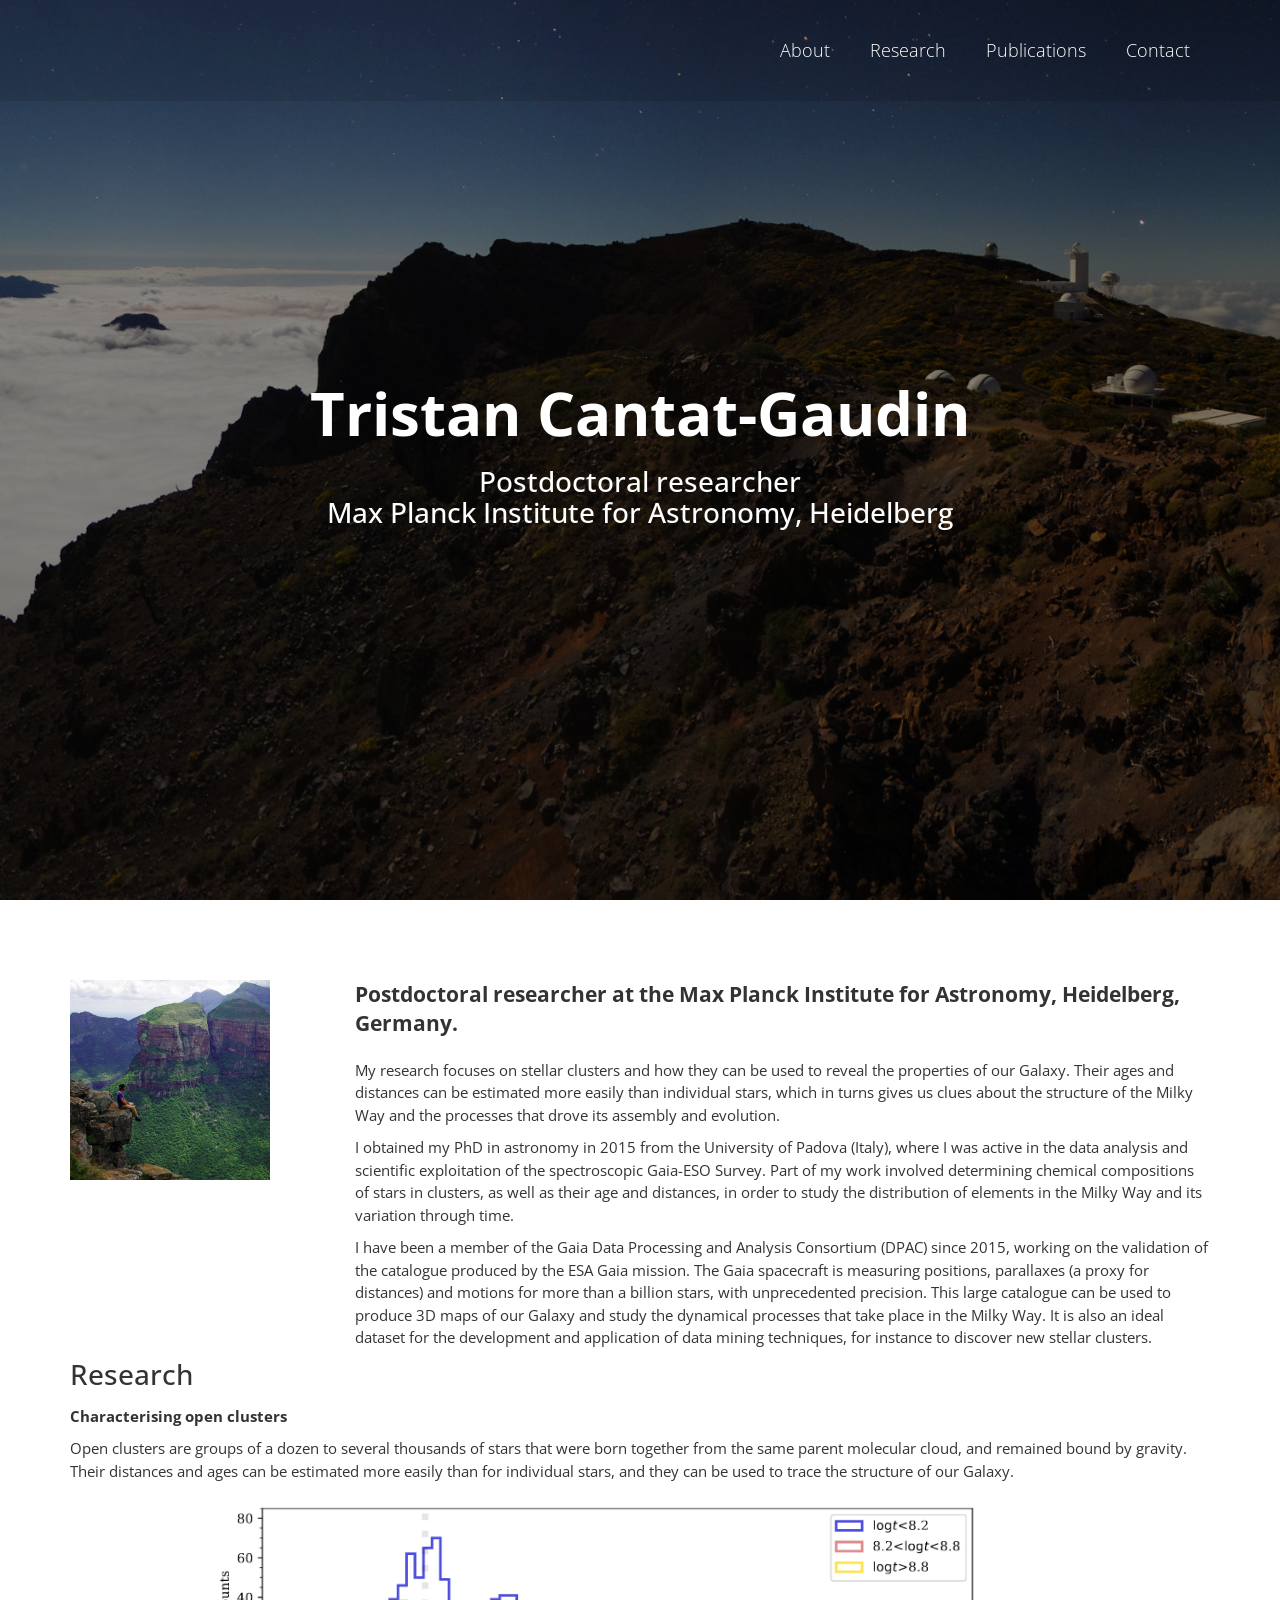
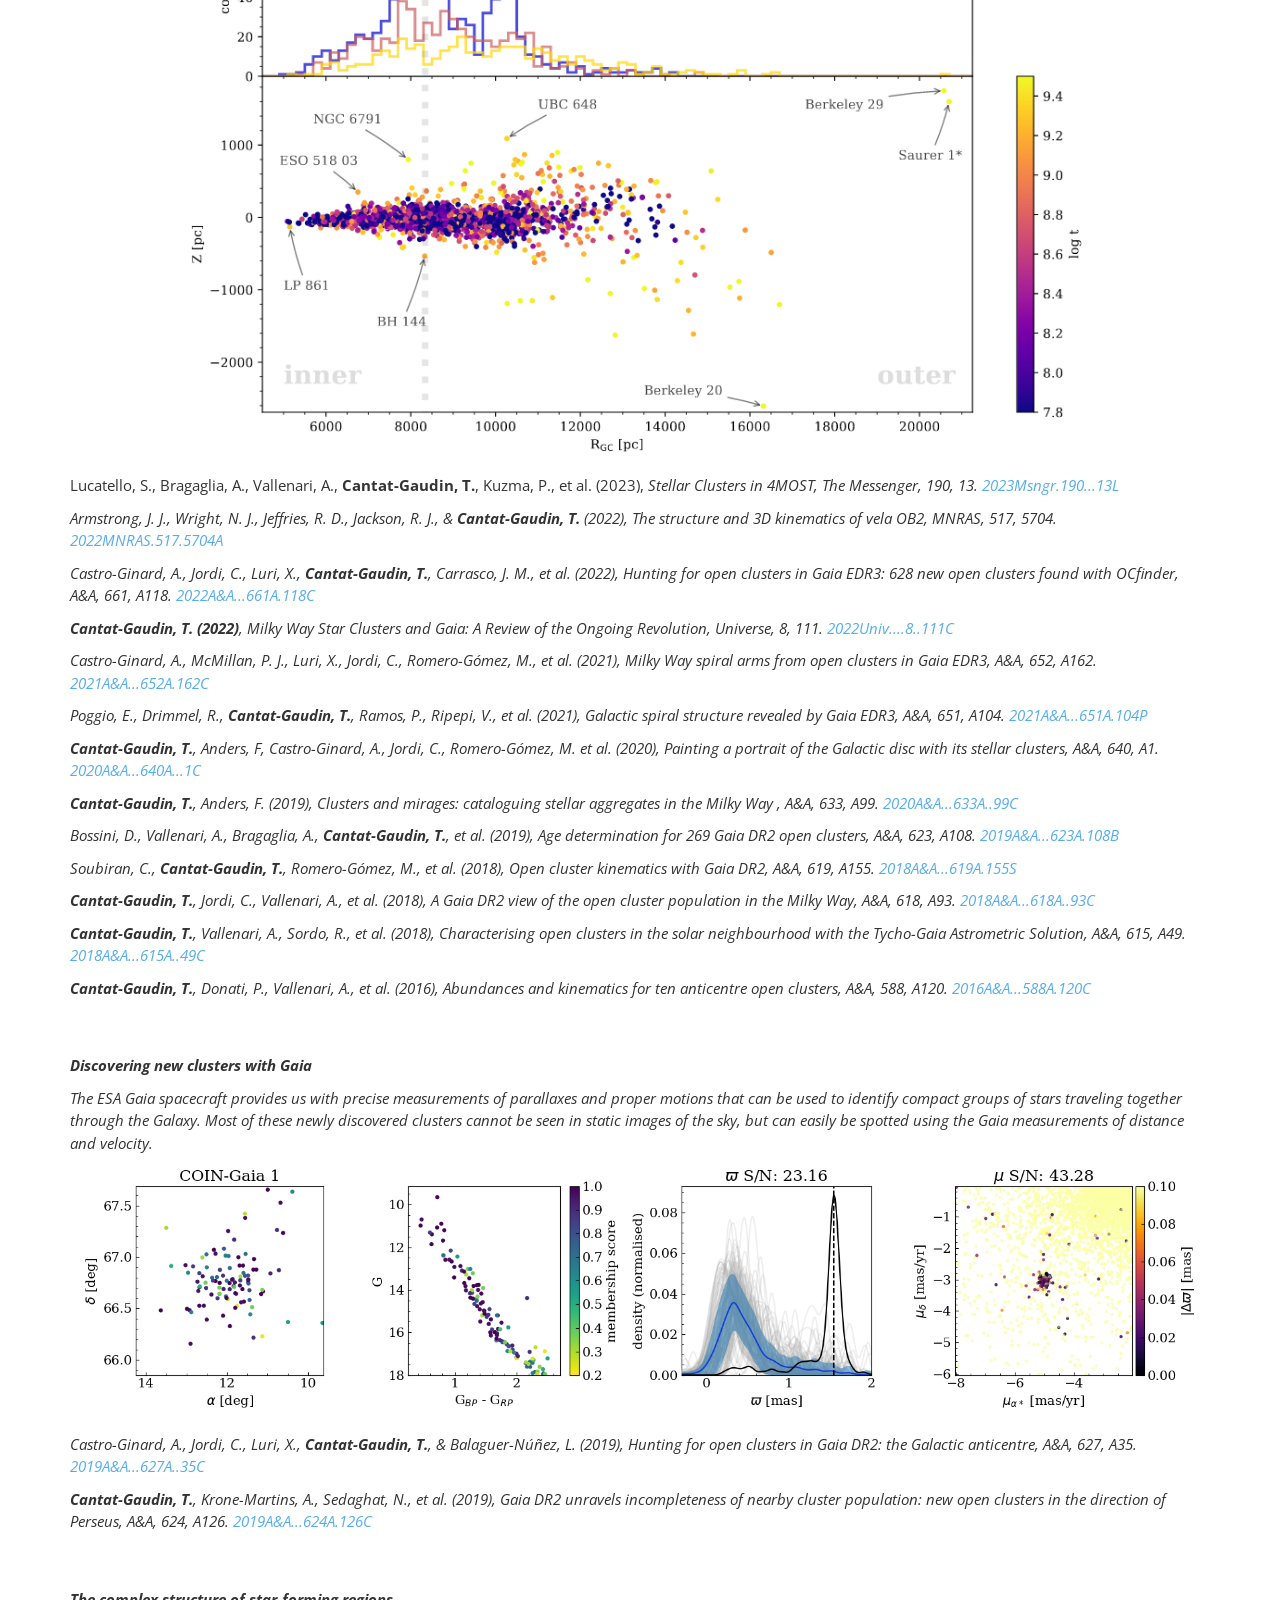
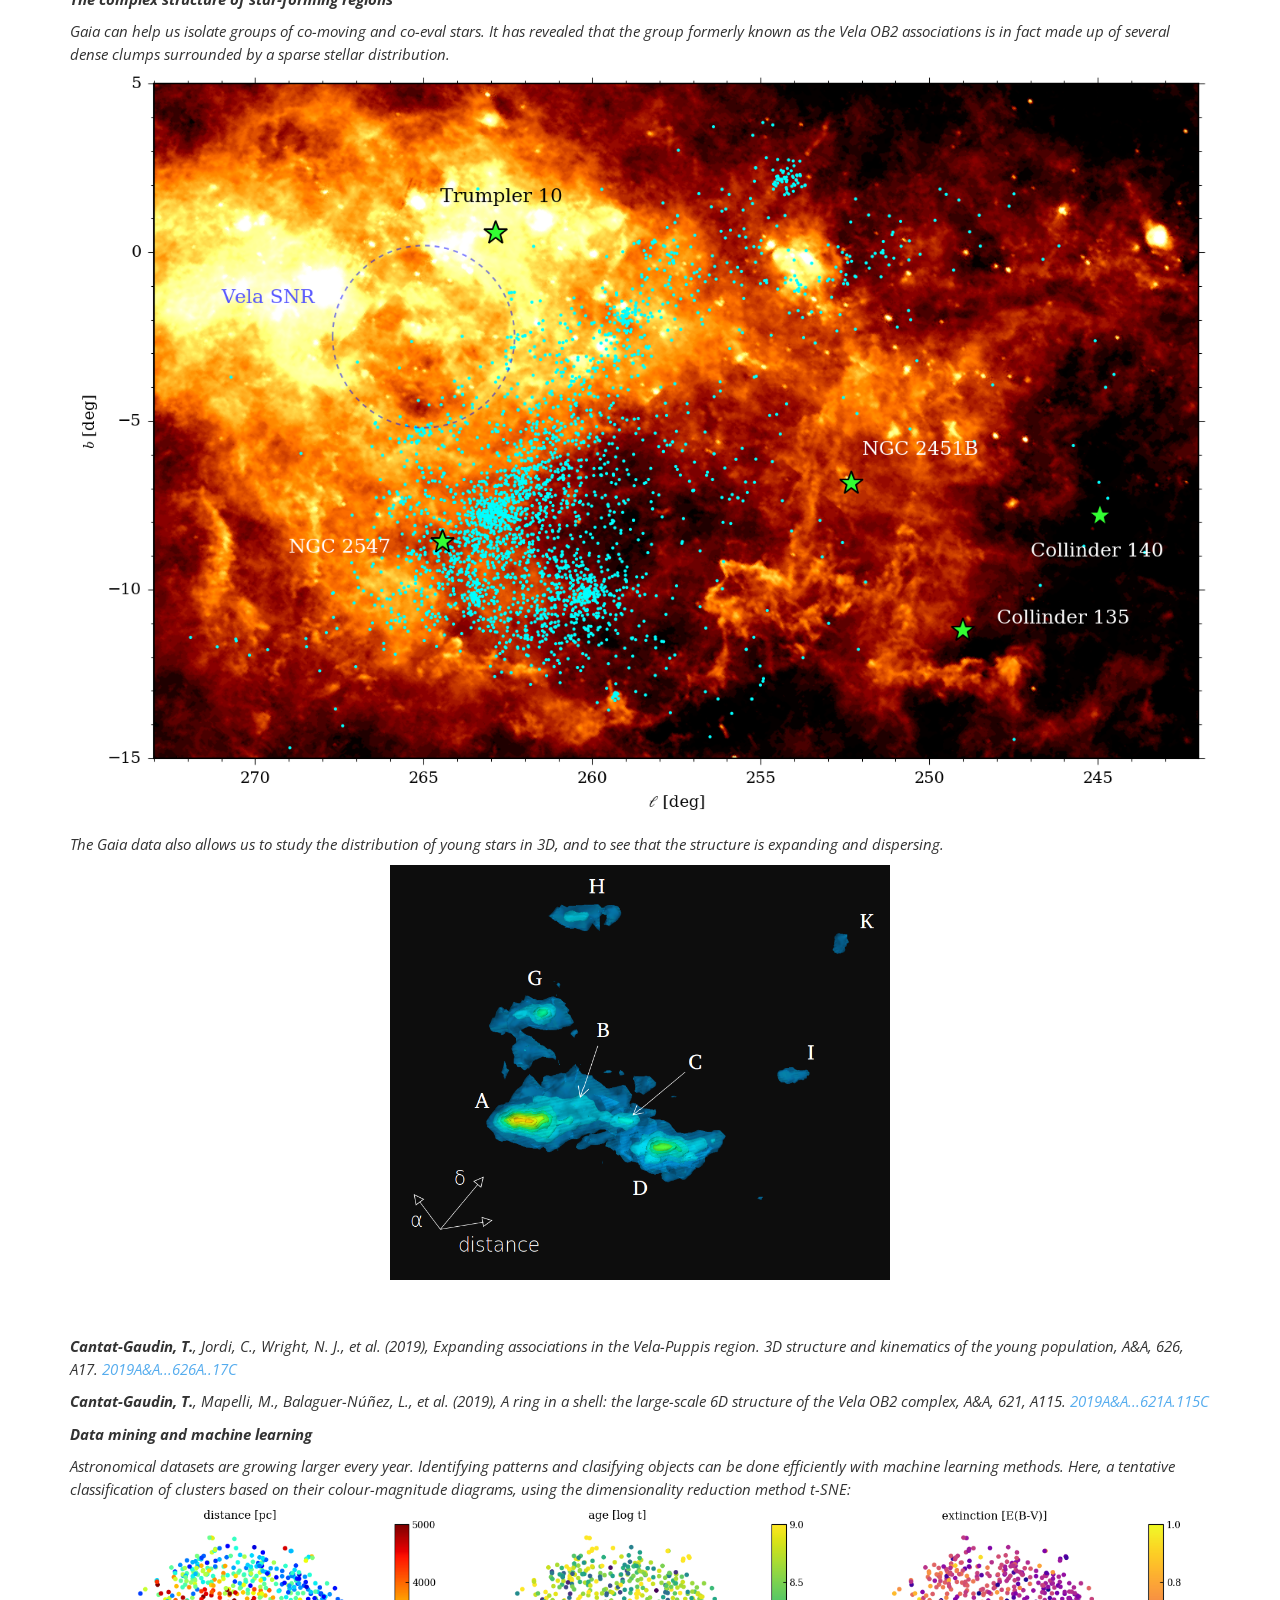
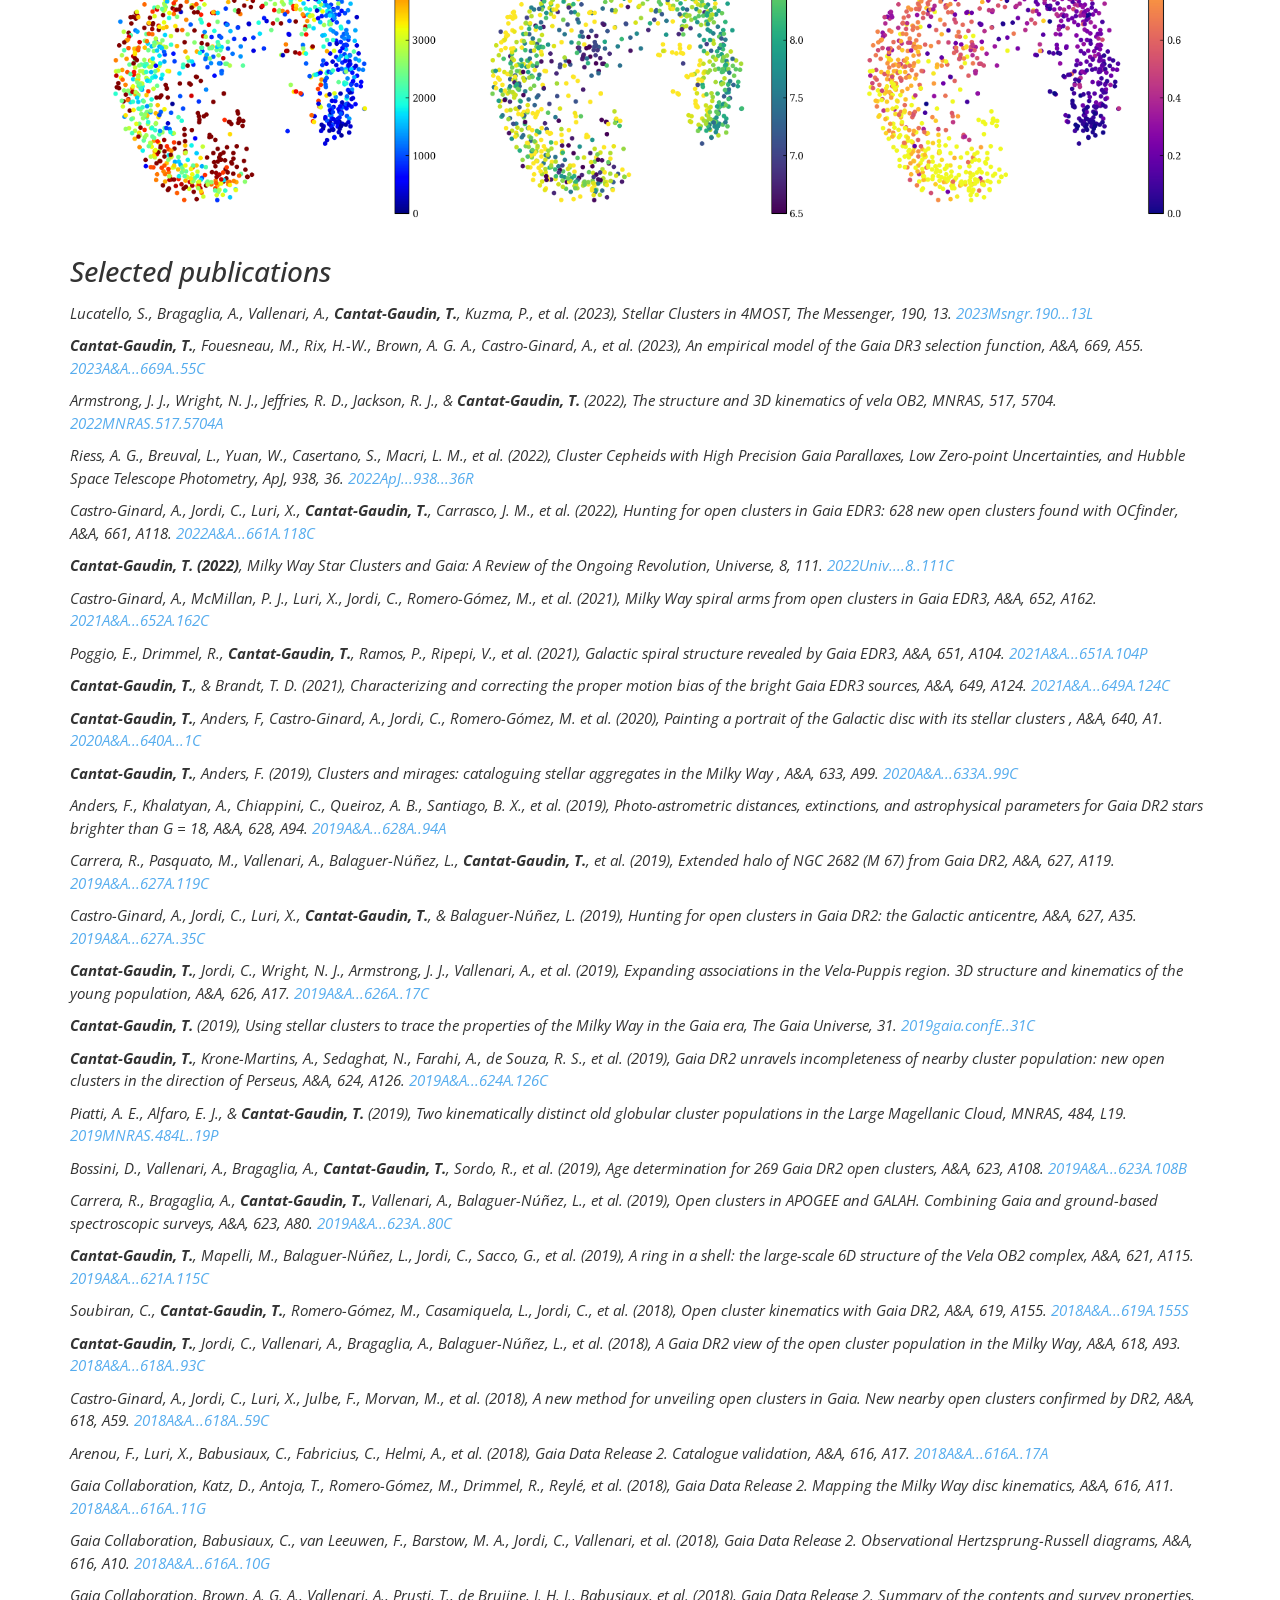
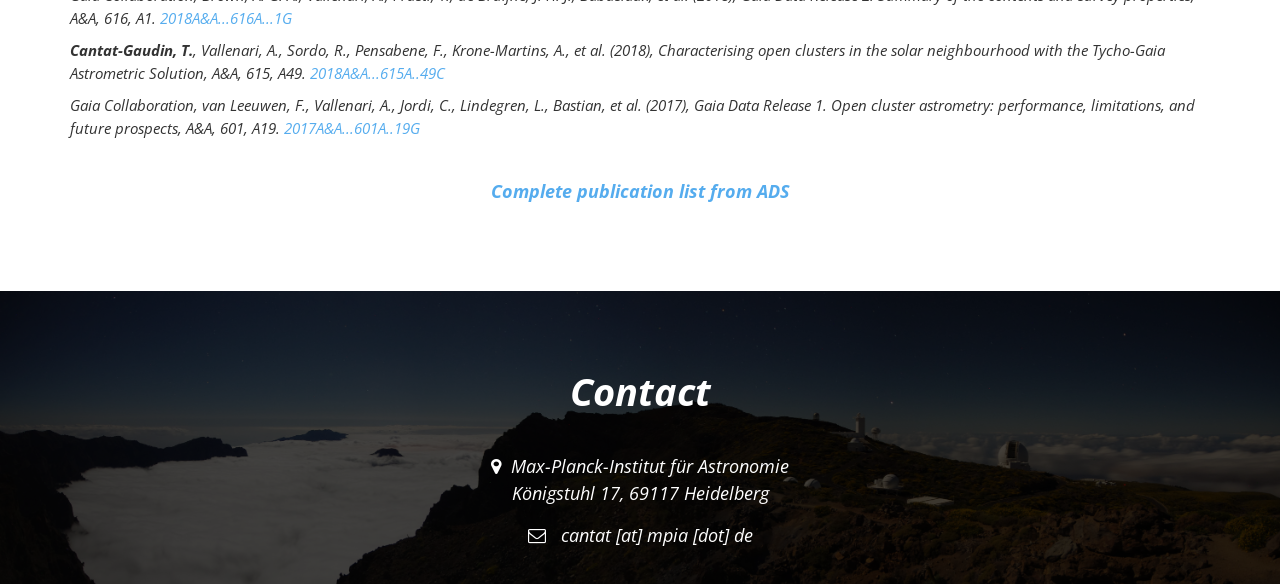
==== index.html @ 75662ce6 "add refs to section" ====
<!DOCTYPE html>
<!--[if IE 9]> <html lang="en" class="ie9"> <![endif]-->
<!--[if !IE]><!-->
<html lang="en">
<!--<![endif]-->
	<head>
		<meta charset="utf-8">
		<title>Tristan Cantat-Gaudin</title>
		<meta name="description" content="Personal Web Page Tristan Cantat-Gaudin">
		<meta name="author" content="Tristan Cantat-Gaudin">

		<!-- Mobile Meta -->
		<meta name="viewport" content="width=device-width, initial-scale=1.0">

		<!-- Favicon -->
		<!--link rel="shortcut icon" href="images/favicon.ico">

		<!-- Web Fonts -->
		<link href='http://fonts.googleapis.com/css?family=Open+Sans:400italic,700italic,400,700,300&amp;subset=latin,latin-ext' rel='stylesheet' type='text/css'>
		<link href='http://fonts.googleapis.com/css?family=Raleway:700,400,300' rel='stylesheet' type='text/css'>

		<!-- Bootstrap core CSS -->
		<link href="bootstrap/css/bootstrap.css" rel="stylesheet">

		<!-- Font Awesome CSS -->
		<link href="fonts/font-awesome/css/font-awesome.css" rel="stylesheet">

		<!-- Plugins -->
		<link href="css/animations.css" rel="stylesheet">

		<!-- Worthy core CSS file, contains background -->
		<link href="css/style_ir.css" rel="stylesheet">

		<!-- Custom css --> 
		<link href="css/custom.css" rel="stylesheet">

		<!-- My custom Image Gallery Plugin -->
		<link rel="stylesheet" href="css/blueimp-gallery.min.css">

	</head>

	<body class="no-trans">
		<!-- scrollToTop -->
		<!-- ================ -->
		<div class="scrollToTop"><i class="icon-up-open-big"></i></div>

		<!-- header start -->
		<!-- ================ --> 
		<header class="header fixed clearfix navbar navbar-fixed-top">
			<div class="container">
				<div class="row">
					<div class="col-md-4">

						<!-- header-left start -->
						<!-- ================ -->
						<div class="header-left clearfix">

							<!-- logo -->
							<div class="logo smooth-scroll">

							</div>

							<!-- name-and-slogan -->
							<div class="site-name-and-slogan smooth-scroll">

							</div>

						</div>
						<!-- header-left end -->

					</div>
					<div class="col-md-8">

						<!-- header-right start -->
						<!-- ================ -->
						<div class="header-right clearfix">

							<!-- main-navigation start -->
							<!-- ================ -->
							<div class="main-navigation animated">

								<!-- navbar start -->
								<!-- ================ -->
								<nav class="navbar navbar-default" role="navigation">
									<div class="container-fluid">

										<!-- Toggle get grouped for better mobile display -->
										<div class="navbar-header">
											<button type="button" class="navbar-toggle" data-toggle="collapse" data-target="#navbar-collapse-1">
												<span class="sr-only">Toggle navigation</span>
												<span class="icon-bar"></span>
												<span class="icon-bar"></span>
												<span class="icon-bar"></span>
											</button>
										</div>

										<!-- Collect the nav links, forms, and other content for toggling -->
										<div class="collapse navbar-collapse scrollspy smooth-scroll" id="navbar-collapse-1">
											<ul class="nav navbar-nav navbar-right">
												<li class="active"><a href="#about">About</a></li>
												<li><a href="#research">Research</a></li>
                                                                    <li><a href="#cv">Publications</a></li>
                                                                    <li><a href="#contact">Contact</a></li>
											</ul>
										</div>

									</div>
								</nav>
								<!-- navbar end -->

							</div>
							<!-- main-navigation end -->

						</div>
						<!-- header-right end -->

					</div>
				</div>
			</div>
		</header>
		<!-- header end -->

		<!-- banner start -->
		<!-- ================ -->
		<div id="banner" class="banner">
			<div class="banner-image"></div>
			<div class="banner-caption">
				<div class="container">
					<div class="row">
						<div class="col-md-12 object-non-visible" data-animation-effect="fadeIn">
							<h1 class="text-center font-size=">Tristan Cantat-Gaudin</h1>
                                            <h2 class="text-center font-size=">Postdoctoral researcher<br>Max Planck Institute for Astronomy, Heidelberg</h2>
						</div>
					</div>
				</div>
			</div>
		</div>
		<!-- banner end -->

		<!-- section start -->
		<!-- ================ -->
		<div class="section clearfix object-non-visible" data-animation-effect="fadeIn">
			<div class="container">
				<!--div class="row"-->
					<div class="right">
						<!--<h1 id="about" class="title text-center">About</h1>-->
                                        <img id="about" style="align:center;width:200px" src="images/tristan_ZA_400x400.jpg" alt="Photo" background="Grey" />
        					</div>
						<div class="left" id="left">
    
    							<p class="lead">
                                                    <strong>Postdoctoral researcher at the Max Planck Institute for Astronomy, Heidelberg, Germany.</strong></p>
    

                                                    <p> My research focuses on stellar clusters and how they can be used to reveal the properties of our Galaxy. Their ages and distances can be estimated more easily than individual stars, which in turns gives us clues about the structure of the Milky Way and the processes that drove its assembly and evolution.</p>

                                                    <p> I obtained my PhD in astronomy in 2015 from the University of Padova (Italy), where I was active in the data analysis and scientific exploitation of the spectroscopic Gaia-ESO Survey. Part of my work involved determining chemical compositions of stars in clusters, as well as their age and distances, in order to study the distribution of elements in the Milky Way and its variation through time.</p>

                                                    <p> I have been a member of the Gaia Data Processing and Analysis Consortium (DPAC) since 2015, working on the validation of the catalogue produced by the ESA Gaia mission. The Gaia spacecraft is measuring positions, parallaxes (a proxy for distances) and motions for more than a billion stars, with unprecedented precision. This large catalogue can be used to produce 3D maps of our Galaxy and study the dynamical processes that take place in the Milky Way. It is also an ideal dataset for the development and application of data mining techniques, for instance to discover new stellar clusters.</p>



							</div>


								<h2 id="research">Research</h2>






<!-- 		<p> %3.3l (%Y), <i>%T</i>, %j, %V, %p. %U </p>  \n	-->



                                                        <p><strong>Characterising open clusters</strong></p>
 

							Open clusters are groups of a dozen to several thousands of stars that were born together from the same parent molecular cloud, and remained bound by gravity. Their distances and ages can be estimated more easily than for individual stars, and they can be used to trace the structure of our Galaxy.
                                                        <br><br>

							<p align="center">
				                        <img id="Rgc" style="align:center;width:900px" src="images/Rgc_Z_2020.png" background="Grey" />
							</p>

<p> Lucatello, S., Bragaglia, A., Vallenari, A., <b>Cantat-Gaudin, T.</b>, Kuzma, P., et al. (2023), <i>Stellar Clusters in 4MOST<i>, The Messenger, 190, 13. <a href="https://ui.adsabs.harvard.edu/abs/2023Msngr.190...13L">2023Msngr.190...13L</a> </p>

<p> Armstrong, J. J., Wright, N. J., Jeffries, R. D., Jackson, R. J., & <b>Cantat-Gaudin, T.</b> (2022), <i>The structure and 3D kinematics of vela OB2<i>, MNRAS, 517, 5704. <a href="https://ui.adsabs.harvard.edu/abs/2022MNRAS.517.5704A">2022MNRAS.517.5704A</a> </p>

<p> Castro-Ginard, A., Jordi, C., Luri, X., <b>Cantat-Gaudin, T.</b>, Carrasco, J. M., et al. (2022), <i>Hunting for open clusters in Gaia EDR3: 628 new open clusters found with OCfinder<i>, A&A, 661, A118. <a href="https://ui.adsabs.harvard.edu/abs/2022A&A...661A.118C">2022A&A...661A.118C</a> </p>

<p> <b>Cantat-Gaudin, T. (2022)</b>, <i>Milky Way Star Clusters and Gaia: A Review of the Ongoing Revolution<i>, Universe, 8, 111. <a href="https://ui.adsabs.harvard.edu/abs/2022Univ....8..111C">2022Univ....8..111C</a> </p>

<p> Castro-Ginard, A., McMillan, P. J., Luri, X., Jordi, C., Romero-Gómez, M., et al. (2021), <i>Milky Way spiral arms from open clusters in Gaia EDR3<i>, A&A, 652, A162. <a href="https://ui.adsabs.harvard.edu/abs/2021A&A...652A.162C">2021A&A...652A.162C</a> </p>

<p> Poggio, E., Drimmel, R., <b>Cantat-Gaudin, T.</b>, Ramos, P., Ripepi, V., et al. (2021), <i>Galactic spiral structure revealed by Gaia EDR3<i>, A&A, 651, A104. <a href="https://ui.adsabs.harvard.edu/abs/2021A&A...651A.104P">2021A&A...651A.104P</a> </p>

<p> <b>Cantat-Gaudin, T.</b>, Anders, F,  Castro-Ginard, A., Jordi, C., Romero-Gómez, M. et al. (2020), <i>Painting a portrait of the Galactic disc with its stellar clusters</i>, A&A, 640, A1. <a href="https://ui.adsabs.harvard.edu/abs/2020A%26A...640A...1C">2020A&A...640A...1C</a> </p>

<p> <b>Cantat-Gaudin, T.</b>, Anders, F. (2019), <i>Clusters and mirages: cataloguing stellar aggregates in the Milky Way </i>, A&A, 633, A99. <a href="https://ui.adsabs.harvard.edu/abs/2020A%26A...633A..99C">2020A&A...633A..99C</a> </p>  

<p> Bossini, D., Vallenari, A., Bragaglia, A., <b>Cantat-Gaudin, T.</b>, et al. (2019), <i>Age determination for 269 Gaia DR2 open clusters</i>, A&A, 623, A108. <a href="https://ui.adsabs.harvard.edu/abs/2019A&A...623A.108B">2019A&A...623A.108B</a> </p> 

<p>Soubiran, C., <b>Cantat-Gaudin, T.</b>, Romero-Gómez, M., et al. (2018), <i>Open cluster kinematics with Gaia DR2</i>, A&A, 619, A155. <a href="https://ui.adsabs.harvard.edu/abs/2018A&A...619A.155S">2018A&A...619A.155S</a> </p>  

<p><b>Cantat-Gaudin, T.</b>, Jordi, C., Vallenari, A., et al. (2018), <i>A Gaia DR2 view of the open cluster population in the Milky Way</i>, A&A, 618, A93. <a href="https://ui.adsabs.harvard.edu/abs/2018A&A...618A..93C">2018A&A...618A..93C</a> </p>  

<p><b>Cantat-Gaudin, T.</b>, Vallenari, A., Sordo, R., et al. (2018), <i>Characterising open clusters in the solar neighbourhood with the Tycho-Gaia Astrometric Solution</i>, A&A, 615, A49. <a href="https://ui.adsabs.harvard.edu/abs/2018A&A...615A..49C">2018A&A...615A..49C</a> </p>  

<p><b>Cantat-Gaudin, T.</b>, Donati, P., Vallenari, A., et al. (2016), <i>Abundances and kinematics for ten anticentre open clusters</i>, A&A, 588, A120. <a href="https://ui.adsabs.harvard.edu/abs/2016A&A...588A.120C">2016A&A...588A.120C</a> </p>  

                                                        <br><br>



                                                        <p><strong>Discovering new clusters with Gaia</strong></p>
        						The ESA Gaia spacecraft provides us with precise measurements of parallaxes and proper motions that can be used to identify compact groups of stars traveling together through the Galaxy. Most of these newly discovered clusters cannot be seen in static images of the sky, but can easily be spotted using the Gaia measurements of distance and velocity.

							<p align="center">
				                        <img id="vela" style="align:center" src="images/kde_COIN-Gaia_1.png" alt="Vela" background="Grey" />
							</p>

<p> Castro-Ginard, A., Jordi, C., Luri, X., <b>Cantat-Gaudin, T.</b>, & Balaguer-Núñez, L. (2019), <i>Hunting for open clusters in Gaia DR2: the Galactic anticentre</i>, A&A, 627, A35. <a href="https://ui.adsabs.harvard.edu/abs/2019A&A...627A..35C">2019A&A...627A..35C</a> </p> 


<p><b>Cantat-Gaudin, T.</b>, Krone-Martins, A., Sedaghat, N., et al. (2019), <i>Gaia DR2 unravels incompleteness of nearby cluster population: new open clusters in the direction of Perseus</i>, A&A, 624, A126. <a href="https://ui.adsabs.harvard.edu/abs/2019A&A...624A.126C">2019A&A...624A.126C</a> </p>  

                                                        <br><br>







                                                        <p><strong>The complex structure of star-forming regions</strong></p>
        						Gaia can help us isolate groups of co-moving and co-eval stars. It has revealed that the group formerly known as the Vela OB2 associations is in fact made up of several dense clumps surrounded by a sparse stellar distribution. 

							<p align="center">
				                        <img id="vela" style="align:center" src="images/vela_annotated_map_coordinates.png" alt="Vela" background="Grey" />
							</p>

							<p>The Gaia data also allows us to study the distribution of young stars in 3D, and to see that the structure is expanding and dispersing.</p>

							<p align="center">
				                        <img id="vela3D" style="align:center;width:500px" src="images/mayavi_annotated_ok.png" alt="Vela" background="Grey" />
				                        <!--img id="vela3D" style="align:center;width:500px" src="images/velayoung_arrows.png" alt="Vela" background="Grey" /-->
							</p>

                                                        <br><br>

<p><b>Cantat-Gaudin, T.</b>, Jordi, C., Wright, N. J., et al. (2019), <i>Expanding associations in the Vela-Puppis region. 3D structure and kinematics of the young population</i>, A&A, 626, A17. <a href="https://ui.adsabs.harvard.edu/abs/2019A&A...626A..17C">2019A&A...626A..17C</a> </p>

<p><b>Cantat-Gaudin, T.</b>, Mapelli, M., Balaguer-Núñez, L., et al. (2019), <i>A ring in a shell: the large-scale 6D structure of the Vela OB2 complex</i>, A&A, 621, A115. <a href="https://ui.adsabs.harvard.edu/abs/2019A&A...621A.115C">2019A&A...621A.115C</a> </p>  

                                                        <p><strong>Data mining and machine learning</strong></p>

							Astronomical datasets are growing larger every year. Identifying patterns and clasifying objects can be done efficiently with machine learning methods. Here, a tentative classification of clusters based on their colour-magnitude diagrams, using the dimensionality reduction method t-SNE:

							<p align="center">
				                        <img id="tSNE" style="align:center" src="images/tsne_noaxes.png" alt="tSNE" background="Grey" />
							</p>



								<h2 id="cv">Selected publications</h2>

<!--    <p> %3.5l (%Y), <i>%T<i>, %j, %V, %p. <a href="%u">%R</a> </p>     --!>
<p> Lucatello, S., Bragaglia, A., Vallenari, A., <b>Cantat-Gaudin, T.</b>, Kuzma, P., et al. (2023), <i>Stellar Clusters in 4MOST<i>, The Messenger, 190, 13. <a href="https://ui.adsabs.harvard.edu/abs/2023Msngr.190...13L">2023Msngr.190...13L</a> </p>
<p> <b>Cantat-Gaudin, T.</b>, Fouesneau, M., Rix, H.-W., Brown, A. G. A., Castro-Ginard, A., et al. (2023), <i>An empirical model of the Gaia DR3 selection function<i>, A&A, 669, A55. <a href="https://ui.adsabs.harvard.edu/abs/2023A&A...669A..55C">2023A&A...669A..55C</a> </p>
<p> Armstrong, J. J., Wright, N. J., Jeffries, R. D., Jackson, R. J., & <b>Cantat-Gaudin, T.</b> (2022), <i>The structure and 3D kinematics of vela OB2<i>, MNRAS, 517, 5704. <a href="https://ui.adsabs.harvard.edu/abs/2022MNRAS.517.5704A">2022MNRAS.517.5704A</a> </p>
<p> Riess, A. G., Breuval, L., Yuan, W., Casertano, S., Macri, L. M., et al. (2022), <i>Cluster Cepheids with High Precision Gaia Parallaxes, Low Zero-point Uncertainties, and Hubble Space Telescope Photometry<i>, ApJ, 938, 36. <a href="https://ui.adsabs.harvard.edu/abs/2022ApJ...938...36R">2022ApJ...938...36R</a> </p>
<p> Castro-Ginard, A., Jordi, C., Luri, X., <b>Cantat-Gaudin, T.</b>, Carrasco, J. M., et al. (2022), <i>Hunting for open clusters in Gaia EDR3: 628 new open clusters found with OCfinder<i>, A&A, 661, A118. <a href="https://ui.adsabs.harvard.edu/abs/2022A&A...661A.118C">2022A&A...661A.118C</a> </p>
<p> <b>Cantat-Gaudin, T. (2022)</b>, <i>Milky Way Star Clusters and Gaia: A Review of the Ongoing Revolution<i>, Universe, 8, 111. <a href="https://ui.adsabs.harvard.edu/abs/2022Univ....8..111C">2022Univ....8..111C</a> </p>
<p> Castro-Ginard, A., McMillan, P. J., Luri, X., Jordi, C., Romero-Gómez, M., et al. (2021), <i>Milky Way spiral arms from open clusters in Gaia EDR3<i>, A&A, 652, A162. <a href="https://ui.adsabs.harvard.edu/abs/2021A&A...652A.162C">2021A&A...652A.162C</a> </p>
<p> Poggio, E., Drimmel, R., <b>Cantat-Gaudin, T.</b>, Ramos, P., Ripepi, V., et al. (2021), <i>Galactic spiral structure revealed by Gaia EDR3<i>, A&A, 651, A104. <a href="https://ui.adsabs.harvard.edu/abs/2021A&A...651A.104P">2021A&A...651A.104P</a> </p>
<p> <b>Cantat-Gaudin, T.</b>, & Brandt, T. D. (2021), <i>Characterizing and correcting the proper motion bias of the bright Gaia EDR3 sources<i>, A&A, 649, A124. <a href="https://ui.adsabs.harvard.edu/abs/2021A&A...649A.124C">2021A&A...649A.124C</a> </p>
<p> <b>Cantat-Gaudin, T.</b>, Anders, F,  Castro-Ginard, A., Jordi, C., Romero-Gómez, M. et al. (2020), <i> Painting a portrait of the Galactic disc with its stellar clusters </i>, A&A, 640, A1. <a href="https://ui.adsabs.harvard.edu/abs/2020A%26A...640A...1C">2020A&A...640A...1C</a> </p>
<p> <b>Cantat-Gaudin, T.</b>, Anders, F. (2019), <i>Clusters and mirages: cataloguing stellar aggregates in the Milky Way </i>, A&A, 633, A99. <a href="https://ui.adsabs.harvard.edu/abs/2020A%26A...633A..99C">2020A&A...633A..99C</a> </p>  
<p> Anders, F., Khalatyan, A., Chiappini, C., Queiroz, A. B., Santiago, B. X., et al. (2019), <i>Photo-astrometric distances, extinctions, and astrophysical parameters for Gaia DR2 stars brighter than G = 18</i>, A&A, 628, A94. <a href="https://ui.adsabs.harvard.edu/abs/2019A%26A...628A..94A">2019A&A...628A..94A</a> </p>  
<p> Carrera, R., Pasquato, M., Vallenari, A., Balaguer-Núñez, L., <b>Cantat-Gaudin, T.</b>, et al. (2019), <i>Extended halo of NGC 2682 (M 67) from Gaia DR2</i>, A&A, 627, A119. <a href="https://ui.adsabs.harvard.edu/abs/2019A&A...627A.119C">2019A&A...627A.119C</a> </p>  
<p> Castro-Ginard, A., Jordi, C., Luri, X., <b>Cantat-Gaudin, T.</b>, & Balaguer-Núñez, L. (2019), <i>Hunting for open clusters in Gaia DR2: the Galactic anticentre</i>, A&A, 627, A35. <a href="https://ui.adsabs.harvard.edu/abs/2019A&A...627A..35C">2019A&A...627A..35C</a> </p>  
<p> <b>Cantat-Gaudin, T.</b>, Jordi, C., Wright, N. J., Armstrong, J. J., Vallenari, A., et al. (2019), <i>Expanding associations in the Vela-Puppis region. 3D structure and kinematics of the young population</i>, A&A, 626, A17. <a href="https://ui.adsabs.harvard.edu/abs/2019A&A...626A..17C">2019A&A...626A..17C</a> </p>  
<p> <b>Cantat-Gaudin, T.</b> (2019), <i>Using stellar clusters to trace the properties of the Milky Way in the Gaia era</i>, The Gaia Universe, 31. <a href="https://ui.adsabs.harvard.edu/abs/2019gaia.confE..31C">2019gaia.confE..31C</a> </p>  
<p> <b>Cantat-Gaudin, T.</b>, Krone-Martins, A., Sedaghat, N., Farahi, A., de Souza, R. S., et al. (2019), <i>Gaia DR2 unravels incompleteness of nearby cluster population: new open clusters in the direction of Perseus</i>, A&A, 624, A126. <a href="https://ui.adsabs.harvard.edu/abs/2019A&A...624A.126C">2019A&A...624A.126C</a> </p>  
<p> Piatti, A. E., Alfaro, E. J., & <b>Cantat-Gaudin, T.</b> (2019), <i>Two kinematically distinct old globular cluster populations in the Large Magellanic Cloud</i>, MNRAS, 484, L19. <a href="https://ui.adsabs.harvard.edu/abs/2019MNRAS.484L..19P">2019MNRAS.484L..19P</a> </p>  
<p> Bossini, D., Vallenari, A., Bragaglia, A., <b>Cantat-Gaudin, T.</b>, Sordo, R., et al. (2019), <i>Age determination for 269 Gaia DR2 open clusters</i>, A&A, 623, A108. <a href="https://ui.adsabs.harvard.edu/abs/2019A&A...623A.108B">2019A&A...623A.108B</a> </p>  
<p> Carrera, R., Bragaglia, A., <b>Cantat-Gaudin, T.</b>, Vallenari, A., Balaguer-Núñez, L., et al. (2019), <i>Open clusters in APOGEE and GALAH. Combining Gaia and ground-based spectroscopic surveys</i>, A&A, 623, A80. <a href="https://ui.adsabs.harvard.edu/abs/2019A&A...623A..80C">2019A&A...623A..80C</a> </p>  
<p> <b>Cantat-Gaudin, T.</b>, Mapelli, M., Balaguer-Núñez, L., Jordi, C., Sacco, G., et al. (2019), <i>A ring in a shell: the large-scale 6D structure of the Vela OB2 complex</i>, A&A, 621, A115. <a href="https://ui.adsabs.harvard.edu/abs/2019A&A...621A.115C">2019A&A...621A.115C</a> </p>  
<p> Soubiran, C., <b>Cantat-Gaudin, T.</b>, Romero-Gómez, M., Casamiquela, L., Jordi, C., et al. (2018), <i>Open cluster kinematics with Gaia DR2</i>, A&A, 619, A155. <a href="https://ui.adsabs.harvard.edu/abs/2018A&A...619A.155S">2018A&A...619A.155S</a> </p>  
<p> <b>Cantat-Gaudin, T.</b>, Jordi, C., Vallenari, A., Bragaglia, A., Balaguer-Núñez, L., et al. (2018), <i>A Gaia DR2 view of the open cluster population in the Milky Way</i>, A&A, 618, A93. <a href="https://ui.adsabs.harvard.edu/abs/2018A&A...618A..93C">2018A&A...618A..93C</a> </p>  
<p> Castro-Ginard, A., Jordi, C., Luri, X., Julbe, F., Morvan, M., et al. (2018), <i>A new method for unveiling open clusters in Gaia. New nearby open clusters confirmed by DR2</i>, A&A, 618, A59. <a href="https://ui.adsabs.harvard.edu/abs/2018A&A...618A..59C">2018A&A...618A..59C</a> </p>  
<p> Arenou, F., Luri, X., Babusiaux, C., Fabricius, C., Helmi, A., et al. (2018), <i>Gaia Data Release 2. Catalogue validation</i>, A&A, 616, A17. <a href="https://ui.adsabs.harvard.edu/abs/2018A&A...616A..17A">2018A&A...616A..17A</a> </p>  
<p> Gaia Collaboration, Katz, D., Antoja, T., Romero-Gómez, M., Drimmel, R., Reylé, et al. (2018), <i>Gaia Data Release 2. Mapping the Milky Way disc kinematics</i>, A&A, 616, A11. <a href="https://ui.adsabs.harvard.edu/abs/2018A&A...616A..11G">2018A&A...616A..11G</a> </p>  
<p> Gaia Collaboration, Babusiaux, C., van Leeuwen, F., Barstow, M. A., Jordi, C., Vallenari, et al. (2018), <i>Gaia Data Release 2. Observational Hertzsprung-Russell diagrams</i>, A&A, 616, A10. <a href="https://ui.adsabs.harvard.edu/abs/2018A&A...616A..10G">2018A&A...616A..10G</a> </p>  
<p> Gaia Collaboration, Brown, A. G. A., Vallenari, A., Prusti, T., de Bruijne, J. H. J., Babusiaux, et al. (2018), <i>Gaia Data Release 2. Summary of the contents and survey properties</i>, A&A, 616, A1. <a href="https://ui.adsabs.harvard.edu/abs/2018A&A...616A...1G">2018A&A...616A...1G</a> </p>  
<p> <b>Cantat-Gaudin, T.</b>, Vallenari, A., Sordo, R., Pensabene, F., Krone-Martins, A., et al. (2018), <i>Characterising open clusters in the solar neighbourhood with the Tycho-Gaia Astrometric Solution</i>, A&A, 615, A49. <a href="https://ui.adsabs.harvard.edu/abs/2018A&A...615A..49C">2018A&A...615A..49C</a> </p>  
<p> Gaia Collaboration, van Leeuwen, F., Vallenari, A., Jordi, C., Lindegren, L., Bastian, et al. (2017), <i>Gaia Data Release 1. Open cluster astrometry: performance, limitations, and future prospects</i>, A&A, 601, A19. <a href="https://ui.adsabs.harvard.edu/abs/2017A&A...601A..19G">2017A&A...601A..19G</a> </p>  



                                                    <br>


						<div style="width: 100%; overflow: hidden;">
							

						<h4 class="text-center"><a href="https://ui.adsabs.harvard.edu/search/q=%20author%3A%22cantat-gaudin%22&sort=date%20desc%2C%20bibcode%20desc&p_=0" target="_blank" title="ADS">Complete publication list from ADS</a></h4>
						</div>



						</div>
					</div>
				</div>
			</div>
		</div>
		<!-- section end -->


		<!-- footer start -->
		<!-- ================ -->
		<footer id="footer">

			<!-- .footer start -->
			<!-- ================ -->
                <div class="section translucent-bg bg-image-2 pb-clear">
                        <div class="container object-non-visible" data-animation-effect="fadeIn">
			<!--<div class="footer section">
				<div class="container">-->
					<h1 class="title text-center" id="contact">Contact</h1>
					<div class="row">
						<!--<div class="col-sm-6">-->
							<div class="footer-content">
								<ul class="list-icons text-center">






									<li><i class="fa fa-map-marker pr-10"></i>Max-Planck-Institut für Astronomie<br> Königstuhl 17, 69117 Heidelberg</li>
									<!--li><i class="fa fa-phone pr-10"></i></li-->
									<li><i class="fa fa-envelope-o pr-10"></i> cantat [at] mpia [dot] de </li>
								</ul>
							</div>
						<!--</div>-->
					</div>
				</div>
			</div>

		<!-- footer end -->

		<!-- JavaScript files placed at the end of the document so the pages load faster
		================================================== -->
		<!-- Jquery and Bootstap core js files -->
		<script type="text/javascript" src="plugins/jquery.min.js"></script>
		<script type="text/javascript" src="bootstrap/js/bootstrap.min.js"></script>

		<!-- Modernizr javascript -->
		<script type="text/javascript" src="plugins/modernizr.js"></script>

		<!-- Isotope javascript -->
		<script type="text/javascript" src="plugins/isotope/isotope.pkgd.min.js"></script>
		
		<!-- Backstretch javascript -->
		<script type="text/javascript" src="plugins/jquery.backstretch.min.js"></script>

		<!-- Appear javascript -->
		<script type="text/javascript" src="plugins/jquery.appear.js"></script>

		<!-- Initialization of Plugins -->
		<script type="text/javascript" src="js/template_ir.js"></script>

		<!-- Custom Scripts -->
		<script type="text/javascript" src="js/custom.js"></script>

		<!-- My custom script for the Image Gallery -->
		<script src="js/blueimp-gallery.min.js"></script>
		<script>
		document.getElementById('links').onclick = function (event) {
		    event = event || window.event;
		    var target = event.target || event.srcElement,
		        link = target.src ? target.parentNode : target,
		        options = {index: link, event: event},
		        links = this.getElementsByTagName('a');
		    blueimp.Gallery(links, options);
		};
		</script>


	</body>
</html>
---- css/animations.css ----
/*!
Animate.css - http://daneden.me/animate
Licensed under the MIT license - http://opensource.org/licenses/MIT

Copyright (c) 2014 Daniel Eden
*/

@import url(animate.css);

/*
Theme Name: Worthy - Free Powerful Theme by HtmlCoder
Author:HtmlCoder
Author URI:http://www.htmlcoder.me
Version:1.0.0
Created:November 2014
License: Creative Commons Attribution 3.0 License (https://creativecommons.org/licenses/by/3.0/)
File Description: Custom Animations
*/

/*Custom Animations*/

@-webkit-keyframes fadeInDownSmall {
  0% {
    opacity: 0;
    -webkit-transform: translate3d(0, -20px, 0);
    transform: translate3d(0, -20px, 0);
  }

  100% {
    opacity: 1;
    -webkit-transform: translate3d(0, 0, 0);
    transform: translate3d(0, 0, 0);
  }
}

@keyframes fadeInDownSmall {
  0% {
    opacity: 0;
    -webkit-transform: translate3d(0, -20px, 0);
    -ms-transform: translate3d(0, -20px, 0);
    transform: translate3d(0, -20px, 0);
  }

  100% {
    opacity: 1;
    -webkit-transform: translate3d(0, 0, 0);
    -ms-transform: translate3d(0, 0, 0);
    transform: translate3d(0, 0, 0);
  }
}

.fadeInDownSmall {
  -webkit-animation-name: fadeInDownSmall;
  animation-name: fadeInDownSmall;
}

@-webkit-keyframes fadeInLeftSmall {
  0% {
    opacity: 0;
    -webkit-transform: translate3d(-20px, 0, 0);
    transform: translate3d(-20px, 0, 0);
  }

  100% {
    opacity: 1;
    -webkit-transform: none;
    transform: none;
  }
}

@keyframes fadeInLeftSmall {
  0% {
    opacity: 0;
    -webkit-transform: translate3d(-20px, 0, 0);
    -ms-transform: translate3d(-20px, 0, 0);
    transform: translate3d(-20px, 0, 0);
  }

  100% {
    opacity: 1;
    -webkit-transform: none;
    -ms-transform: none;
    transform: none;
  }
}

.fadeInLeftSmall {
  -webkit-animation-name: fadeInLeftSmall;
  animation-name: fadeInLeftSmall;
}

@-webkit-keyframes fadeInRightSmall {
  0% {
    opacity: 0;
    -webkit-transform: translate3d(20px, 0, 0);
    transform: translate3d(20px, 0, 0);
  }

  100% {
    opacity: 1;
    -webkit-transform: none;
    transform: none;
  }
}

@keyframes fadeInRightSmall {
  0% {
    opacity: 0;
    -webkit-transform: translate3d(20px, 0, 0);
    -ms-transform: translate3d(20px, 0, 0);
    transform: translate3d(20px, 0, 0);
  }

  100% {
    opacity: 1;
    -webkit-transform: none;
    -ms-transform: none;
    transform: none;
  }
}

.fadeInRightSmall {
  -webkit-animation-name: fadeInRightSmall;
  animation-name: fadeInRightSmall;
}

@-webkit-keyframes fadeInUpSmall {
  0% {
    opacity: 0;
    -webkit-transform: translate3d(0, 20px, 0);
    transform: translate3d(0, 20px, 0);
  }

  100% {
    opacity: 1;
    -webkit-transform: none;
    transform: none;
  }
}

@keyframes fadeInUpSmall {
  0% {
    opacity: 0;
    -webkit-transform: translate3d(0, 20px, 0);
    -ms-transform: translate3d(0, 20px, 0);
    transform: translate3d(0, 20px, 0);
  }

  100% {
    opacity: 1;
    -webkit-transform: none;
    -ms-transform: none;
    transform: none;
  }
}

.fadeInUpSmall {
  -webkit-animation-name: fadeInUpSmall;
  animation-name: fadeInUpSmall;
}
---- css/style_ir.css ----
/* Theme Name:Worthy - Free Powerful Theme by HtmlCoder
Author:HtmlCoder
Author URI:http://www.htmlcoder.me
Version:1.0.0
Created:November 2014
License:Creative Commons Attribution 3.0 License (https://creativecommons.org/licenses/by/3.0/)
File Description:Main CSS file of the template */

/* Typography
----------------------------------------------------------------------------- */
body {
	font-family: 'Open Sans', sans-serif;
}
.site-name {
	font-family: 'Raleway', sans-serif;
}
html,
body {
	height: 100%;
}
body {
	font-size: 15px;
	line-height: 1.50;
	color: #333333;
	background-color: #ffffff;
	position: relative;
}
h1,
h2,
h3,
h4,
h5,
h6 {
	color: #333333;
}
h1 {
	font-size: 38px;
	font-weight: 700;
	margin-bottom: 20px;
}
h2 {
	font-size: 28px;
	margin-bottom: 15px;
}
h3 {
	font-size: 22px;
}
h4 {
	font-size: 18px;
	font-weight: 700;
}
h5 {
	font-size: 16px;
	text-transform: uppercase;
	font-weight: 700;
}
h6 {
	font-weight: 700;
}
h1 span,
h2 span,
h3 span,
h4 span {
	color: #339BEB;
}
.text-colored {
	color: #55acee;
}
a {
	color: #55acee;
}
a:hover {
	color: #339BEB;
}
a:focus,
a:active {
	outline: none;
}
.large {
	font-size: 18px;
}
img {
	display: block;
	max-width: 100%;
	height: auto;
}
.list-unstyled li {
	padding: 5px 0;
}
.list-horizontal {
	padding: 15px 0;
}
.list-horizontal-item img {
	display: block;
	margin: 0 auto;
}
.list-icons {
	padding: 0;
	margin: 20px 0;
	list-style: none;
	font-size: 18px;
}
.list-icons li {
	padding: 0 0 15px 0;
}
blockquote {
	border-left: none;
	padding-left: 0;
	padding-right: 0;
}
.title {
	margin-top: 0;
}

.left{
        float:left;
        width:75%;
        overflow:hidden;
}

.right{
        float:left;
        width:25%;
        overflow:hidden;
}

/* Layout
----------------------------------------------------------------------------- */
.header {
	color: #ffffff;
	background-color: rgba(0, 0, 0, 0.10);
	padding: 10px 0;
	-webkit-transition: all 0.2s ease-in-out;
	-moz-transition: all 0.2s ease-in-out;
	-o-transition: all 0.2s ease-in-out;
	-ms-transition: all 0.2s ease-in-out;
	transition: all 0.2s ease-in-out;
}
.banner {
	width: 100%;
	height: 100%;
	min-height: 100%;
	position: relative;
	color: #fff;
}
.banner-image {
	vertical-align: middle;
	min-height: 100%;
	width: 100%;
}
.banner:after {
	position: absolute;
	top: 0;
	left: 0;
	right: 0;
	bottom: 0;
	/* background-color: rgba(0, 0, 0, 0.55); */
	background-color: rgba(0, 0, 0, 0.40);
	content: "";
}
.banner-caption {
	position: absolute;
	top: 40%;
	width: 100%;
	z-index: 2;
}
.subfooter {
	background-color: #fafafa;
	border-top: 1px solid #f3f3f3;
	border-bottom: 1px solid #f3f3f3;
	padding: 40px 0;
}
.section {
	background-color: #ffffff;
	padding: 80px 0;
}

/* Backgrounds
----------------------------------------------------------------------------- */
.default-bg {
	background-color: #222222;
	color: #ffffff;
}
.default-bg.blue {
	background-color: #55acee;
}
.translucent-bg {
	color: #ffffff;
}
.default-bg h1,
.default-bg h2,
.default-bg h3,
.default-bg h4,
.default-bg h5,
.default-bg h6,
.translucent-bg h1,
.translucent-bg h2,
.translucent-bg h3,
.translucent-bg h4,
.translucent-bg h5,
.translucent-bg h6 {
	color: #ffffff;
}
.default-bg blockquote footer,
.translucent-bg blockquote footer {
	color: #cccccc;
}
.default-bg a,
.translucent-bg a {
	color: #55acee;
	text-decoration: none;
}
.default-bg a:hover,
.translucent-bg a:hover {
	color: #339BEB;
	text-decoration: underline;
}
.translucent-bg {
	-webkit-background-size: cover !important;
	-moz-background-size: cover !important;
	-o-background-size: cover !important;
	background-size: cover !important;
	background-position: 50% 0;
	background-repeat: no-repeat;
	z-index: 1;
	position: relative;
}
.translucent-bg .translucent-bg {
	margin-top: 80px;
	z-index: 3;
}
.translucent-bg:after {
	content: "";
	position: absolute;
	top: 0;
	left: 0;
	z-index: 2;
	width: 100%;
	height: 100%;
	background-color: rgba(0, 0, 0, 0.7);
}
.translucent-bg.blue:after {
	background-color: rgba(85, 172, 238, 0.7);
}
.translucent-bg.black:after {
        background-color: rgba(0, 0, 0, 1.0);
}
.translucent-bg .container {
	z-index: 3;
	position: relative;
}
.bg-image-2 {
	background: url("../images/panoramic_caldera.jpg") 50% 0px no-repeat;
}

/* Misc
----------------------------------------------------------------------------- */
.object-non-visible {
	opacity: 0;
	filter: alpha(opacity=0);
}
.object-visible,
.touch .object-non-visible {
	opacity: 1 !important;
	filter: alpha(opacity=100) !important;
}

/* Targeting only Firefox for smoothest animations */
@-moz-document url-prefix() {
	.object-visible,
	.touch .object-non-visible {
		-webkit-transition: opacity 0.6s ease-in-out;
		-moz-transition: opacity 0.6s ease-in-out;
		-o-transition: opacity 0.6s ease-in-out;
		-ms-transition: opacity 0.6s ease-in-out;
		transition: opacity 0.6s ease-in-out;
	}
}
.space {
	padding: 20px 0;
}
.pr-10 {
	padding-right: 10px;
}
.pl-10 {
	padding-left: 10px;
}
.pb-clear {
	padding-bottom: 0;
}

/* Sections
----------------------------------------------------------------------------- */
.banner-caption h1,
.banner-caption h2,
.banner-caption h3,
.banner-caption h4,
.banner-caption h5,
.banner-caption h6 {
	color: #ffffff;
}
.banner-caption h1 {
	font-size: 60px;
}
.subfooter p {
	margin-bottom: 0;
}

/* Template Components
----------------------------------------------------------------------------- */
/* Buttons
---------------------------------- */
.btn {
	padding: 8px 15px;
	font-size: 14px;
	line-height: 1.42857143;
	min-width: 160px;
	text-align: center;
	border-radius: 0;
	text-transform: uppercase;
	-webkit-transition: all 0.2s ease-in-out;
	-moz-transition: all 0.2s ease-in-out;
	-ms-transition: all 0.2s ease-in-out;
	-o-transition: all 0.2s ease-in-out;
	transition: all 0.2s ease-in-out;
}
.btn-default {
	color: #55acee;
	border: 1px solid #cccccc;
}
.btn-default:hover {
	color: #ffffff;
	background-color: #339BEB;
	border-color: #339BEB;
}

/* Collapse
---------------------------------- */
.panel-group .panel {
	-webkit-border-radius: 0px;
	-moz-border-radius: 0px;
	border-radius: 0px;
	border: none;
}
.panel-default > .panel-heading {
	padding: 0;
	outline: none;
	border: none;
	-webkit-border-radius: 0;
	-moz-border-radius: 0;
	-o-border-radius: 0;
	border-radius: 0;
	width: 100%;
}
.panel-default > .panel-heading + .panel-collapse > .panel-body {
	border: 1px solid #f0f0f0;
	border-top: none;
	background-color: #fafafa
}
.panel-heading a {
	font-weight: 400;
	padding: 12px 35px 12px 15px;
	display: inline-block;
	width: 100%;
	background-color: #55acee;
	color: #ffffff;
	position: relative;
	text-decoration: none;
}
.panel-heading a.collapsed {
	color: #ffffff;
	background-color: #333333;
}
.panel-heading a:after {
	font-family: "FontAwesome";
	content: "\f147";
	position: absolute;
	right: 15px;
	font-size: 14px;
	font-weight: 300;
	top: 50%;
	line-height: 1;
	margin-top: -7px;
}
.panel-heading a.collapsed:after {
	content: "\f196";
}
.panel-heading a:hover {
	text-decoration: none;
	background-color: #55acee;
	color: #ffffff;
}
.panel-title a i {
	padding-right: 10px;
	font-size: 20px;
}

/* Pills
---------------------------------- */
.nav-pills > li.active > a,
.nav-pills > li.active > a:hover,
.nav-pills > li.active > a:focus,
.nav-pills > li > a:hover {
	background-color: #55acee;
	border-color: #55acee;
	color: #ffffff;
}
.nav-pills > li > a {
	border-radius: 0;
	padding: 8px 20px;
	border: 1px solid #cacaca;
	color: #666666;
	font-size: 12px;
	text-transform: uppercase;
	font-weight: 300;
}

/* Forms
---------------------------------- */
.form-control {
	height: 45px;
	-webkit-border-radius: 0px;
	-moz-border-radius: 0px;
	border-radius: 0px;
}
.form-control-feedback {
	color: #cccccc;
}
.has-feedback label.sr-only ~ .form-control-feedback {
	top: 15px;
}
textarea {
	resize: vertical;
}

/* Modals
---------------------------------- */
.modal-content {
	-webkit-border-radius: 0px;
	-moz-border-radius: 0px;
	border-radius: 0px;
}
.modal-header {
	background-color: #55acee;
	color: #ffffff;
}
.modal-header h4 {
	color: #ffffff;
}
.modal-header .close {
	font-weight: 300;
	color: #FFFFFF;
	text-shadow: none;
	filter: alpha(opacity=100);
	opacity: 1;
}

/* Large devices (Large desktops 1200px and up) */
@media (min-width:1200px) {
	.modal-lg {
		width: 1140px;
	}
}

/* Media
---------------------------------- */
.media .fa {
	font-size: 24px;
	width: 40px;
	height: 25px;
	line-height: 25px;
	padding: 0 5px;
	text-align: center;
}

/* Navigations
----------------------------------------------------------------------------- */
.header .navbar {
	margin-bottom: 0;
}
.main-navigation .navbar-default {
	background-color: transparent;
	border: none;
}
.main-navigation .navbar-default .navbar-nav > li > a {
	color: #fff;
	padding: 10px 20px;
	font-size: 18px;
	font-weight: 300;
}
.main-navigation .navbar-default .navbar-nav > li.active > a {
	background-color: transparent;
	color: #55acee;
}
.main-navigation .navbar-default .navbar-nav > li > a:hover,
.main-navigation .navbar-default .navbar-nav > li.active > a:hover {
	color: #55acee;
}
@media (min-width:768px) {
	.main-navigation .navbar-default .navbar-nav > li > a {
		padding-top: 30px;
		padding-bottom: 30px;
		-webkit-transition: all 0.3s ease-in-out;
		-moz-transition: all 0.3s ease-in-out;
		-o-transition: all 0.3s ease-in-out;
		-ms-transition: all 0.3s ease-in-out;
		transition: all 0.3s ease-in-out;
	}
}
@media (min-width:768px) and (max-width:991px) {
	.main-navigation .container-fluid {
		padding-left: 0;
		padding-right: 0;
	}
	.navbar-nav {
		float: left !important;
	}
}
@media (max-width:767px) {
	.header.navbar-fixed-top {
		position: absolute;
	}
}

/* Fixed Header
----------------------------------------------------------------------------- */
.fixed-header-on .header {
	background-color: rgba(0, 0, 0, 0.95);
	padding: 5px 0;
}
.fixed-header-on .site-name {
	font-size: 24px;
}
.fixed-header-on .logo {
	-webkit-transform: scale(0.8);
	transform: scale(0.8);
	margin-top: 0;
	margin-bottom: 0;
}
@media (min-width:768px) {
	.fixed-header-on .navbar-default .navbar-nav > li > a {
		padding-top: 20px;
		padding-bottom: 20px;
	}
}
@media (max-width:991px) {
	.fixed-header-on .logo,
	.fixed-header-on .site-name,
	.fixed-header-on .site-slogan {
		display: none;
	}
}

/* Blocks/Widgets
----------------------------------------------------------------------------- */
/* Logo, Site Name, Site Slogan
---------------------------------- */
.logo {
	margin: 10px 10px 10px 0;
	-webkit-transition: all 0.3s ease-in-out;
	-moz-transition: all 0.3s ease-in-out;
	-o-transition: all 0.3s ease-in-out;
	-ms-transition: all 0.3s ease-in-out;
	transition: all 0.3s ease-in-out;
}
.logo,
.site-name-and-slogan {
	float: left;
}
.site-name {
	font-size: 36px;
	-webkit-transition: all 0.3s ease-in-out;
	-moz-transition: all 0.3s ease-in-out;
	-o-transition: all 0.3s ease-in-out;
	-ms-transition: all 0.3s ease-in-out;
	transition: all 0.3s ease-in-out;
}
.site-name a {
	color: #ffffff;
}
.site-name a:hover {
	text-decoration: none;
}
.site-slogan {
	font-size: 12px;
}

/* Testimonials
---------------------------------- */
.testimonial .media-left {
	width: 60px;
}

/* Social Links
---------------------------------- */
.social-links {
	padding: 0;
	list-style: none;
	margin: 15px 0;
}
.social-links li {
	margin: 10px 25px 10px 0;
	display: inline-block;
	font-size: 36px;
}
.social-links li a {
	color: #333333;
	-webkit-transition: all 0.2s ease-in-out;
	-moz-transition: all 0.2s ease-in-out;
	-o-transition: all 0.2s ease-in-out;
	-ms-transition: all 0.2s ease-in-out;
	transition: all 0.2s ease-in-out;
}
.social-links li.twitter a:hover {
	color: #55acee;
}
.social-links li.skype a:hover {
	color: #00aff0;
}
.social-links li.linkedin a:hover {
	color: #0976b4;
}
.social-links li.googleplus a:hover {
	color: #dd4b39;
}
.social-links li.youtube a:hover {
	color: #b31217;
}
.social-links li.flickr a:hover {
	color: #ff0084;
}
.social-links li.facebook a:hover {
	color: #3b5998;
}
.social-links li.pinterest a:hover {
	color: #cb2027;
}

/* Isotope Items
---------------------------------- */
.filters {
	margin: 0 0 30px 0;
}
.filters .nav-pills > li {
	margin-right: 2px;
	margin-bottom: 2px;
}
.filters .nav-pills > li + li {
	margin-left: 0px;
}
.text-center.filters .nav-pills > li {
	margin-right: 2px;
	margin-left: 2px;
	margin-bottom: 2px;
	display: inline-block;
	float: none;
}
.isotope-container {
	overflow: hidden;
}
.isotope-item {
	margin-bottom: 20px;
}
.isotope-item .btn-default {
	color: #999999;
}
.isotope-item .btn-default:hover {
	color: #ffffff;
}
@media (max-width:480px) {
	.filters .nav-pills > li {
		width: 100%;
		display: block;
	}
}

/* Images Overlay
----------------------------------------------------------------------------- */
.overlay-container {
	position: relative;
	display: block;
	overflow: hidden;
}
.overlay {
	position: absolute;
	top: 0;
	bottom: -1px;
	left: 0;
	right: -1px;
	background-color: rgba(85, 172, 238, 0.9);
	cursor: pointer;
	overflow: hidden;
	opacity: 0;
	filter: alpha(opacity=0);
	-webkit-transform: scale(0.8);
	transform: scale(0.8);
	-webkit-transition: all linear 0.2s;
	-moz-transition: all linear 0.2s;
	-ms-transition: all linear 0.2s;
	-o-transition: all linear 0.2s;
	transition: all linear 0.2s;
}
.overlay:hover {
	text-decoration: none;
}
.overlay span {
	position: absolute;
	display: block;
	bottom: 10px;
	text-align: center;
	width: 100%;
	color: #ffffff;
	font-size: 13px;
	font-weight: 300;
}
.overlay i {
	position: absolute;
	left: 50%;
	top: 50%;
	font-size: 18px;
	line-height: 1x;
	color: #ffffff;
	margin-top: -8px;
	margin-left: -8px;
	text-align: center;
}
.overlay-container:hover .overlay {
	opacity: 1;
	filter: alpha(opacity=100);
	-webkit-transform: scale(1);
	transform: scale(1);
}

/* Custom CSS added by Scott March 2015 */
#links ul {
	padding: 0 0 0 0;
	margin: 0 0 0 0;
}
#links ul li {
	list-style:none;
	margin-bottom:25px;
}
#links ul li img {
	cursor: pointer;
}

.left-panel
{        
    background-color:#ccc;
    width:10%;
    height:100px;
    float:left;            
}
.right-panel
{        
    background-color:Gray;
    width:80%;
    height:100px;
    float:left;
}​
---- css/custom.css ----
/*
Theme Name: Worthy - Free Powerful Theme by HtmlCoder
Author:HtmlCoder
Author URI:http://www.htmlcoder.me
Version:1.0.0
Created:November 2014
License: Creative Commons Attribution 3.0 License (https://creativecommons.org/licenses/by/3.0/)
File Description: Place here your custom CSS styles
*/

.left{
        float:left;
        width:75%;
        overflow:hidden;
}

.right{
        float:left;
        width:25%;
        overflow:hidden;
}
---- css/blueimp-gallery.min.css ----
@charset "UTF-8";.blueimp-gallery,.blueimp-gallery>.slides>.slide>.slide-content{position:absolute;top:0;right:0;bottom:0;left:0;-moz-backface-visibility:hidden}.blueimp-gallery>.slides>.slide>.slide-content{margin:auto;width:auto;height:auto;max-width:100%;max-height:100%;opacity:1}.blueimp-gallery{position:fixed;z-index:999999;overflow:hidden;background:#000;background:rgba(0,0,0,.9);opacity:0;display:none;direction:ltr;-ms-touch-action:none;touch-action:none}.blueimp-gallery-carousel{position:relative;z-index:auto;margin:1em auto;padding-bottom:56.25%;box-shadow:0 0 10px #000;-ms-touch-action:pan-y;touch-action:pan-y}.blueimp-gallery-display{display:block;opacity:1}.blueimp-gallery>.slides{position:relative;height:100%;overflow:hidden}.blueimp-gallery-carousel>.slides{position:absolute}.blueimp-gallery>.slides>.slide{position:relative;float:left;height:100%;text-align:center;-webkit-transition-timing-function:cubic-bezier(0.645,.045,.355,1);-moz-transition-timing-function:cubic-bezier(0.645,.045,.355,1);-ms-transition-timing-function:cubic-bezier(0.645,.045,.355,1);-o-transition-timing-function:cubic-bezier(0.645,.045,.355,1);transition-timing-function:cubic-bezier(0.645,.045,.355,1)}.blueimp-gallery,.blueimp-gallery>.slides>.slide>.slide-content{-webkit-transition:opacity .5s linear;-moz-transition:opacity .5s linear;-ms-transition:opacity .5s linear;-o-transition:opacity .5s linear;transition:opacity .5s linear}.blueimp-gallery>.slides>.slide-loading{background:url(../img/loading.gif) center no-repeat;background-size:64px 64px}.blueimp-gallery>.slides>.slide-loading>.slide-content{opacity:0}.blueimp-gallery>.slides>.slide-error{background:url(../img/error.png) center no-repeat}.blueimp-gallery>.slides>.slide-error>.slide-content{display:none}.blueimp-gallery>.prev,.blueimp-gallery>.next{position:absolute;top:50%;left:15px;width:40px;height:40px;margin-top:-23px;font-family:"Helvetica Neue",Helvetica,Arial,sans-serif;font-size:60px;font-weight:100;line-height:30px;color:#fff;text-decoration:none;text-shadow:0 0 2px #000;text-align:center;background:#222;background:rgba(0,0,0,.5);-webkit-box-sizing:content-box;-moz-box-sizing:content-box;box-sizing:content-box;border:3px solid #fff;-webkit-border-radius:23px;-moz-border-radius:23px;border-radius:23px;opacity:.5;cursor:pointer;display:none}.blueimp-gallery>.next{left:auto;right:15px}.blueimp-gallery>.close,.blueimp-gallery>.title{position:absolute;top:15px;left:15px;margin:0 40px 0 0;font-size:20px;line-height:30px;color:#fff;text-shadow:0 0 2px #000;opacity:.8;display:none}.blueimp-gallery>.close{padding:15px;right:15px;left:auto;margin:-15px;font-size:30px;text-decoration:none;cursor:pointer}.blueimp-gallery>.play-pause{position:absolute;right:15px;bottom:15px;width:15px;height:15px;background:url(../img/play-pause.png) 0 0 no-repeat;cursor:pointer;opacity:.5;display:none}.blueimp-gallery-playing>.play-pause{background-position:-15px 0}.blueimp-gallery>.prev:hover,.blueimp-gallery>.next:hover,.blueimp-gallery>.close:hover,.blueimp-gallery>.title:hover,.blueimp-gallery>.play-pause:hover{color:#fff;opacity:1}.blueimp-gallery-controls>.prev,.blueimp-gallery-controls>.next,.blueimp-gallery-controls>.close,.blueimp-gallery-controls>.title,.blueimp-gallery-controls>.play-pause{display:block;-webkit-transform:translateZ(0);-moz-transform:translateZ(0);-ms-transform:translateZ(0);-o-transform:translateZ(0);transform:translateZ(0)}.blueimp-gallery-single>.prev,.blueimp-gallery-left>.prev,.blueimp-gallery-single>.next,.blueimp-gallery-right>.next,.blueimp-gallery-single>.play-pause{display:none}.blueimp-gallery>.slides>.slide>.slide-content,.blueimp-gallery>.prev,.blueimp-gallery>.next,.blueimp-gallery>.close,.blueimp-gallery>.play-pause{-webkit-user-select:none;-khtml-user-select:none;-moz-user-select:none;-ms-user-select:none;user-select:none}body:last-child .blueimp-gallery>.slides>.slide-error{background-image:url(../img/error.svg)}body:last-child .blueimp-gallery>.play-pause{width:20px;height:20px;background-size:40px 20px;background-image:url(../img/play-pause.svg)}body:last-child .blueimp-gallery-playing>.play-pause{background-position:-20px 0}*+html .blueimp-gallery>.slides>.slide{min-height:300px}*+html .blueimp-gallery>.slides>.slide>.slide-content{position:relative}@charset "UTF-8";.blueimp-gallery>.indicator{position:absolute;top:auto;right:15px;bottom:15px;left:15px;margin:0 40px;padding:0;list-style:none;text-align:center;line-height:10px;display:none}.blueimp-gallery>.indicator>li{display:inline-block;width:9px;height:9px;margin:6px 3px 0;-webkit-box-sizing:content-box;-moz-box-sizing:content-box;box-sizing:content-box;border:1px solid transparent;background:#ccc;background:rgba(255,255,255,.25)center no-repeat;border-radius:5px;box-shadow:0 0 2px #000;opacity:.5;cursor:pointer}.blueimp-gallery>.indicator>li:hover,.blueimp-gallery>.indicator>.active{background-color:#fff;border-color:#fff;opacity:1}.blueimp-gallery-controls>.indicator{display:block;-webkit-transform:translateZ(0);-moz-transform:translateZ(0);-ms-transform:translateZ(0);-o-transform:translateZ(0);transform:translateZ(0)}.blueimp-gallery-single>.indicator{display:none}.blueimp-gallery>.indicator{-webkit-user-select:none;-khtml-user-select:none;-moz-user-select:none;-ms-user-select:none;user-select:none}*+html .blueimp-gallery>.indicator>li{display:inline}@charset "UTF-8";.blueimp-gallery>.slides>.slide>.video-content>img{position:absolute;top:0;right:0;bottom:0;left:0;margin:auto;width:auto;height:auto;max-width:100%;max-height:100%;-moz-backface-visibility:hidden}.blueimp-gallery>.slides>.slide>.video-content>video{position:absolute;top:0;left:0;width:100%;height:100%}.blueimp-gallery>.slides>.slide>.video-content>iframe{position:absolute;top:100%;left:0;width:100%;height:100%;border:none}.blueimp-gallery>.slides>.slide>.video-playing>iframe{top:0}.blueimp-gallery>.slides>.slide>.video-content>a{position:absolute;top:50%;right:0;left:0;margin:-64px auto 0;width:128px;height:128px;background:url(../img/video-play.png) center no-repeat;opacity:.8;cursor:pointer}.blueimp-gallery>.slides>.slide>.video-content>a:hover{opacity:1}.blueimp-gallery>.slides>.slide>.video-playing>a,.blueimp-gallery>.slides>.slide>.video-playing>img{display:none}.blueimp-gallery>.slides>.slide>.video-content>video{display:none}.blueimp-gallery>.slides>.slide>.video-playing>video{display:block}.blueimp-gallery>.slides>.slide>.video-loading>a{background:url(../img/loading.gif) center no-repeat;background-size:64px 64px}body:last-child .blueimp-gallery>.slides>.slide>.video-content:not(.video-loading)>a{background-image:url(../img/video-play.svg)}*+html .blueimp-gallery>.slides>.slide>.video-content{height:100%}*+html .blueimp-gallery>.slides>.slide>.video-content>a{left:50%;margin-left:-64px}
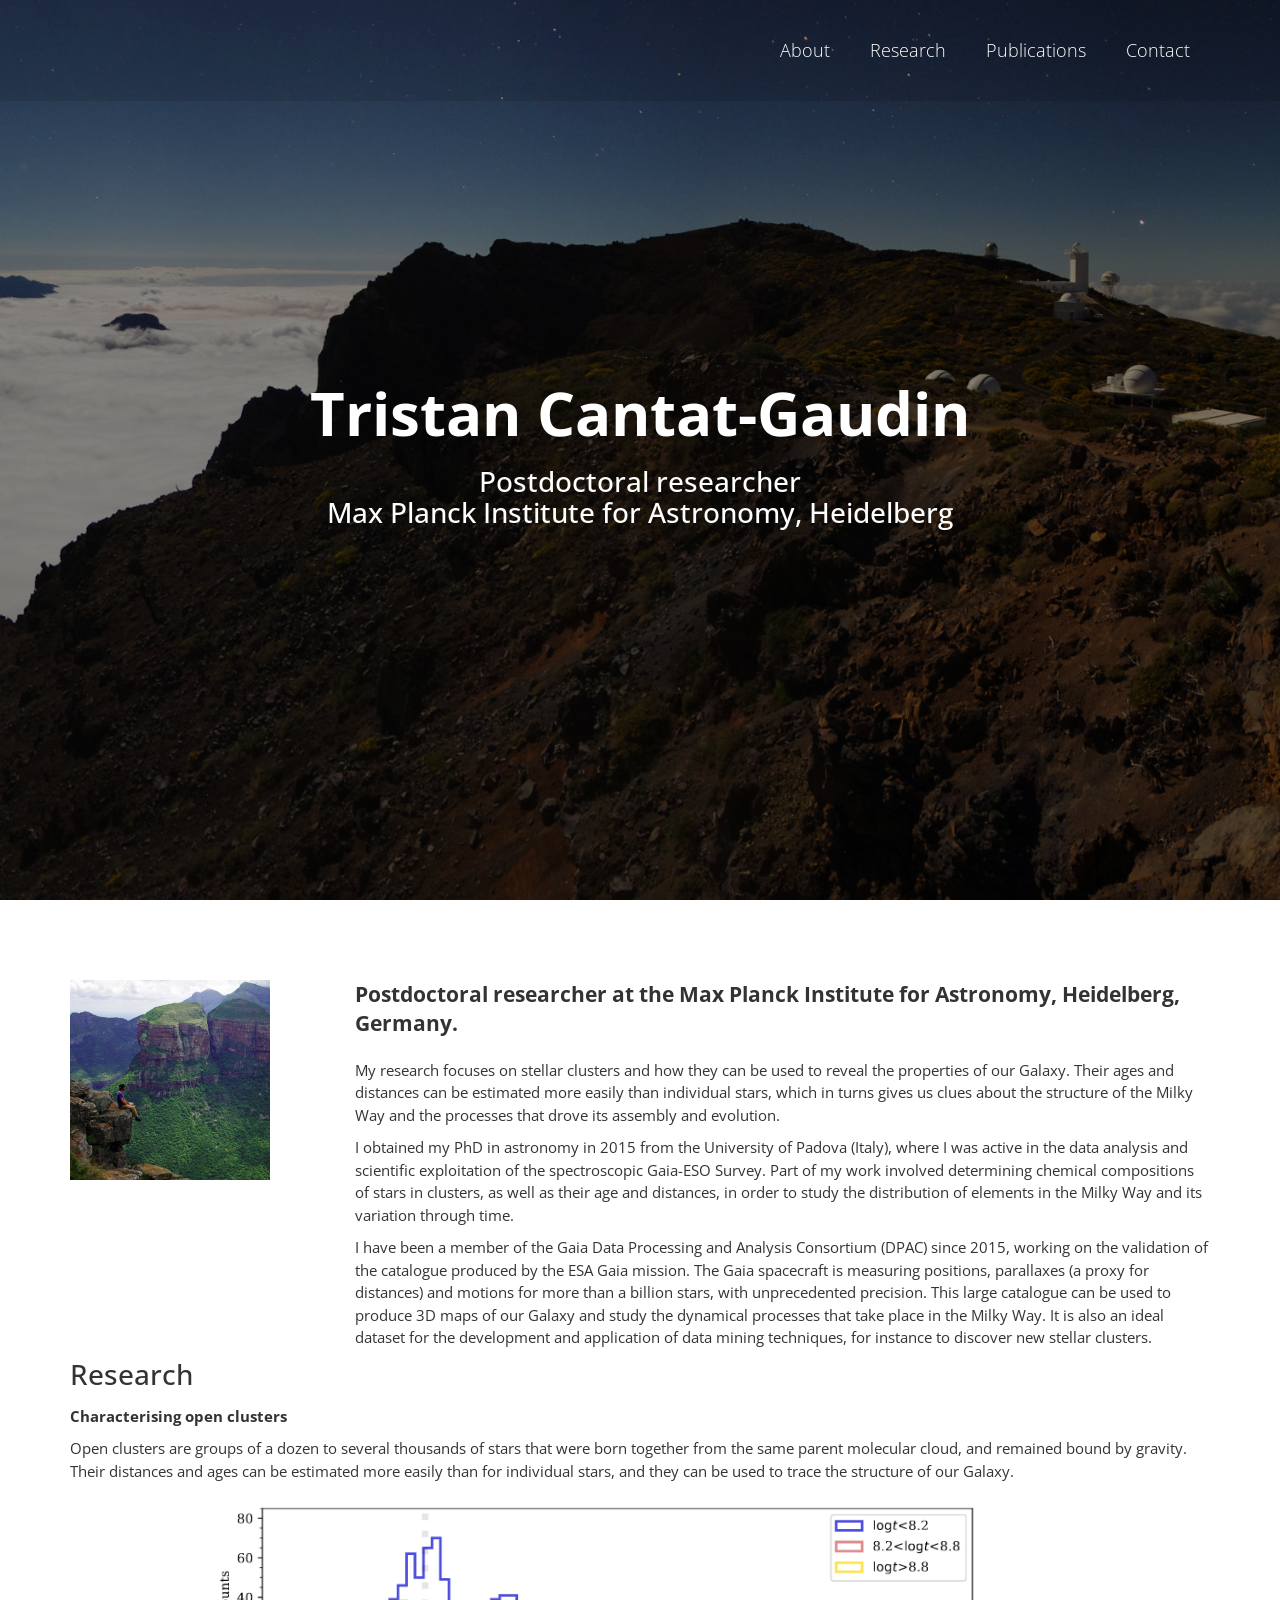
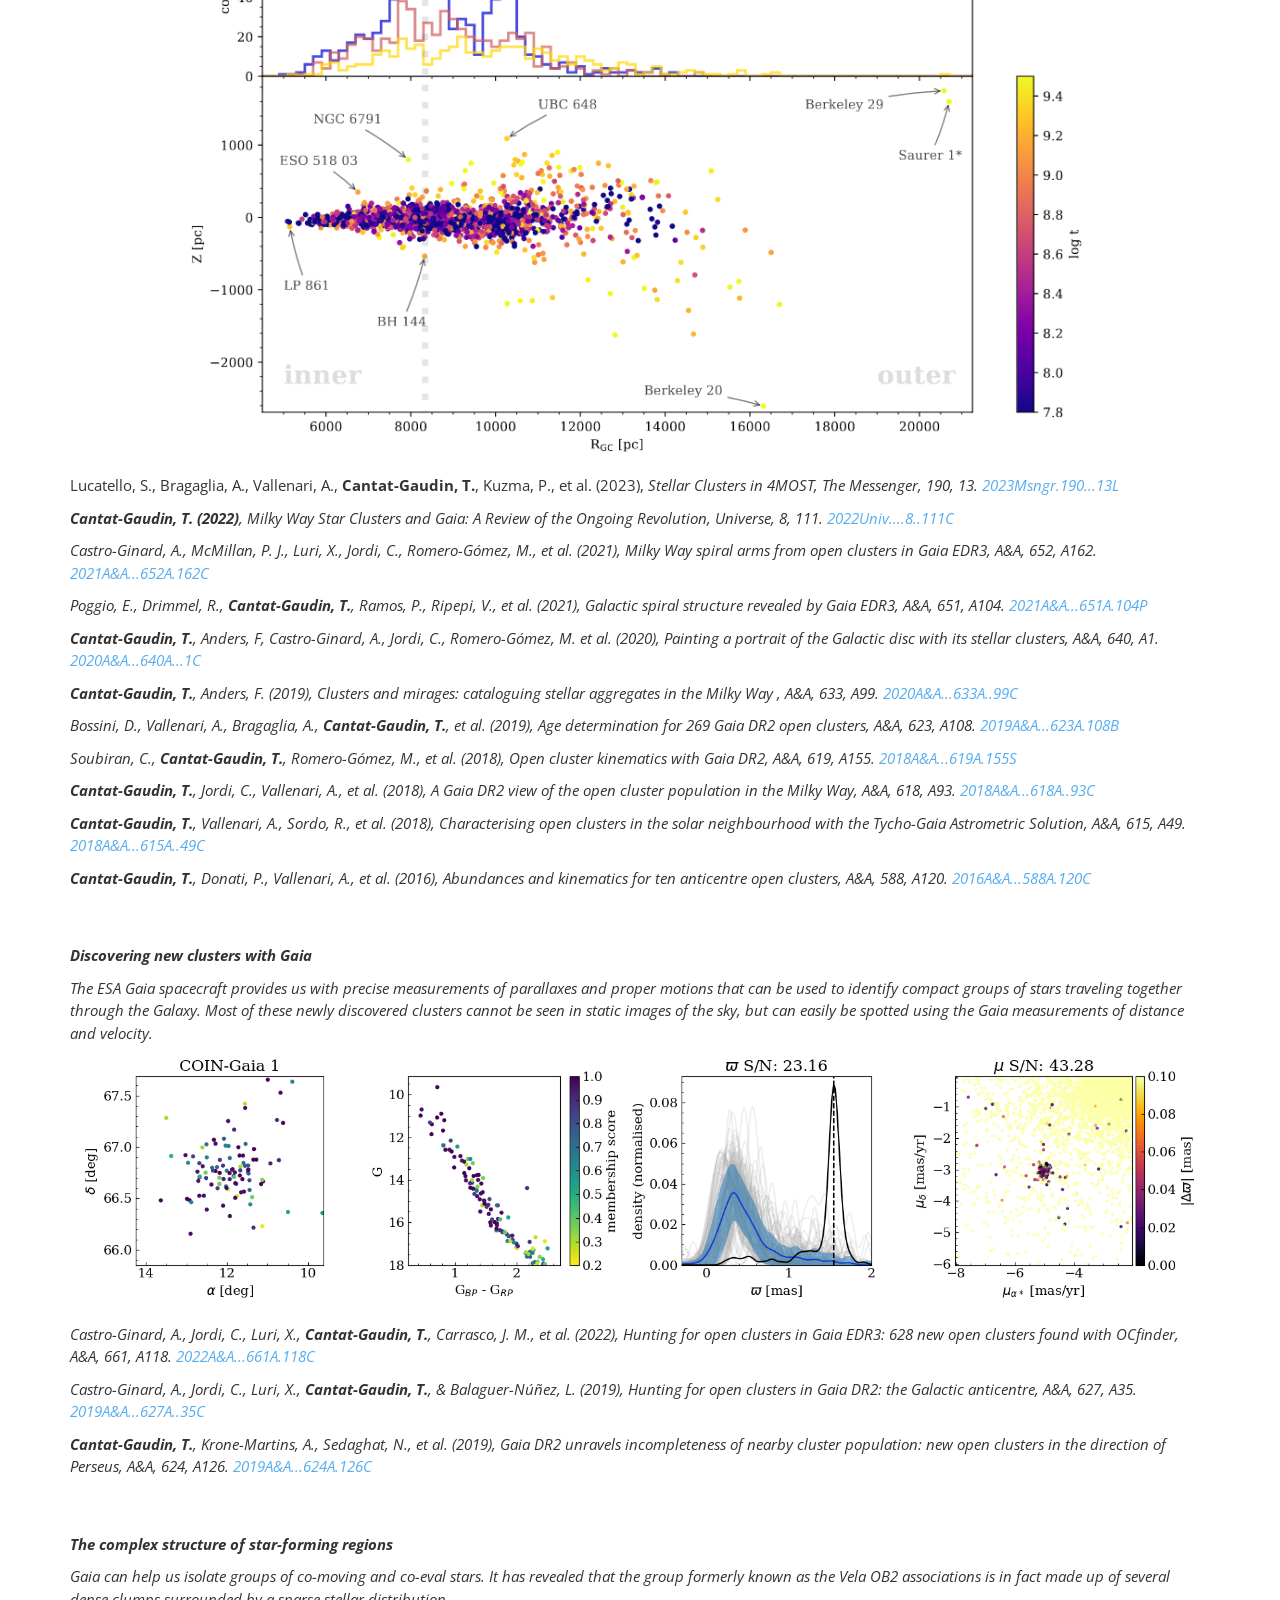
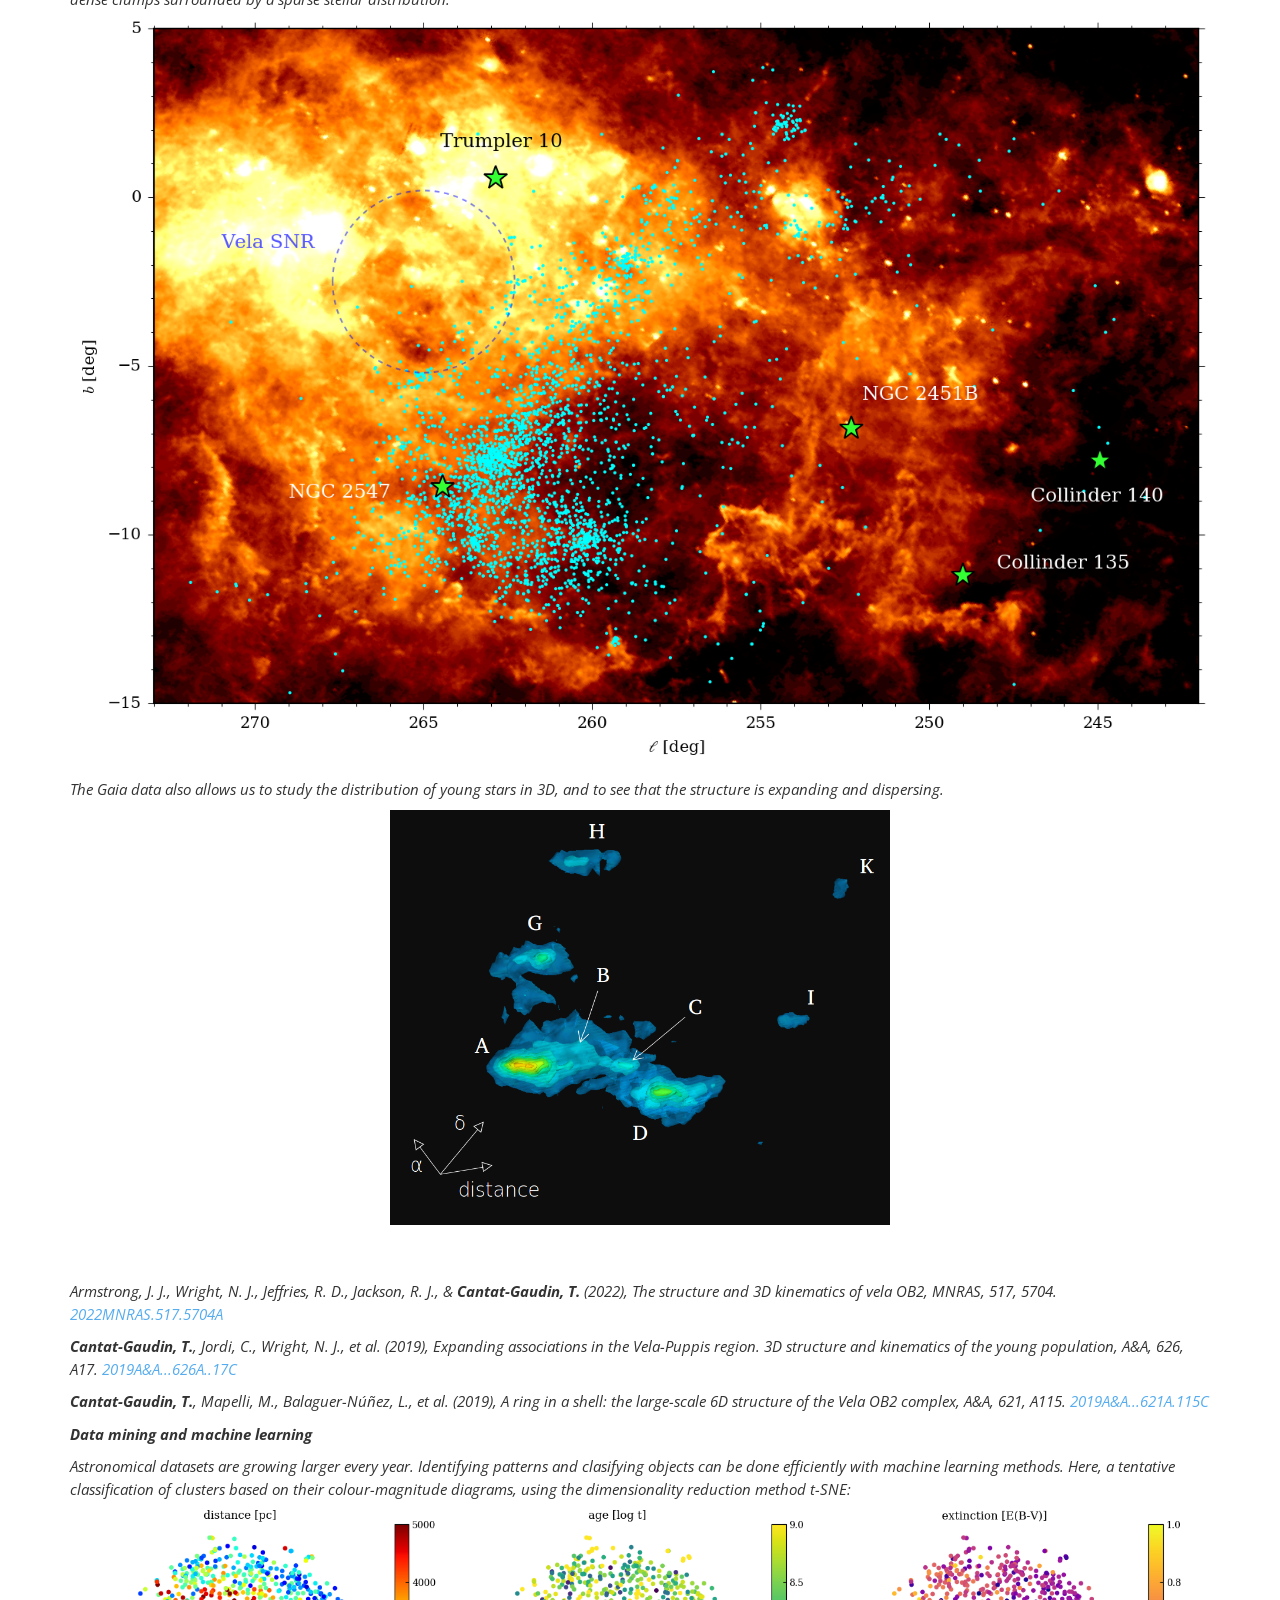
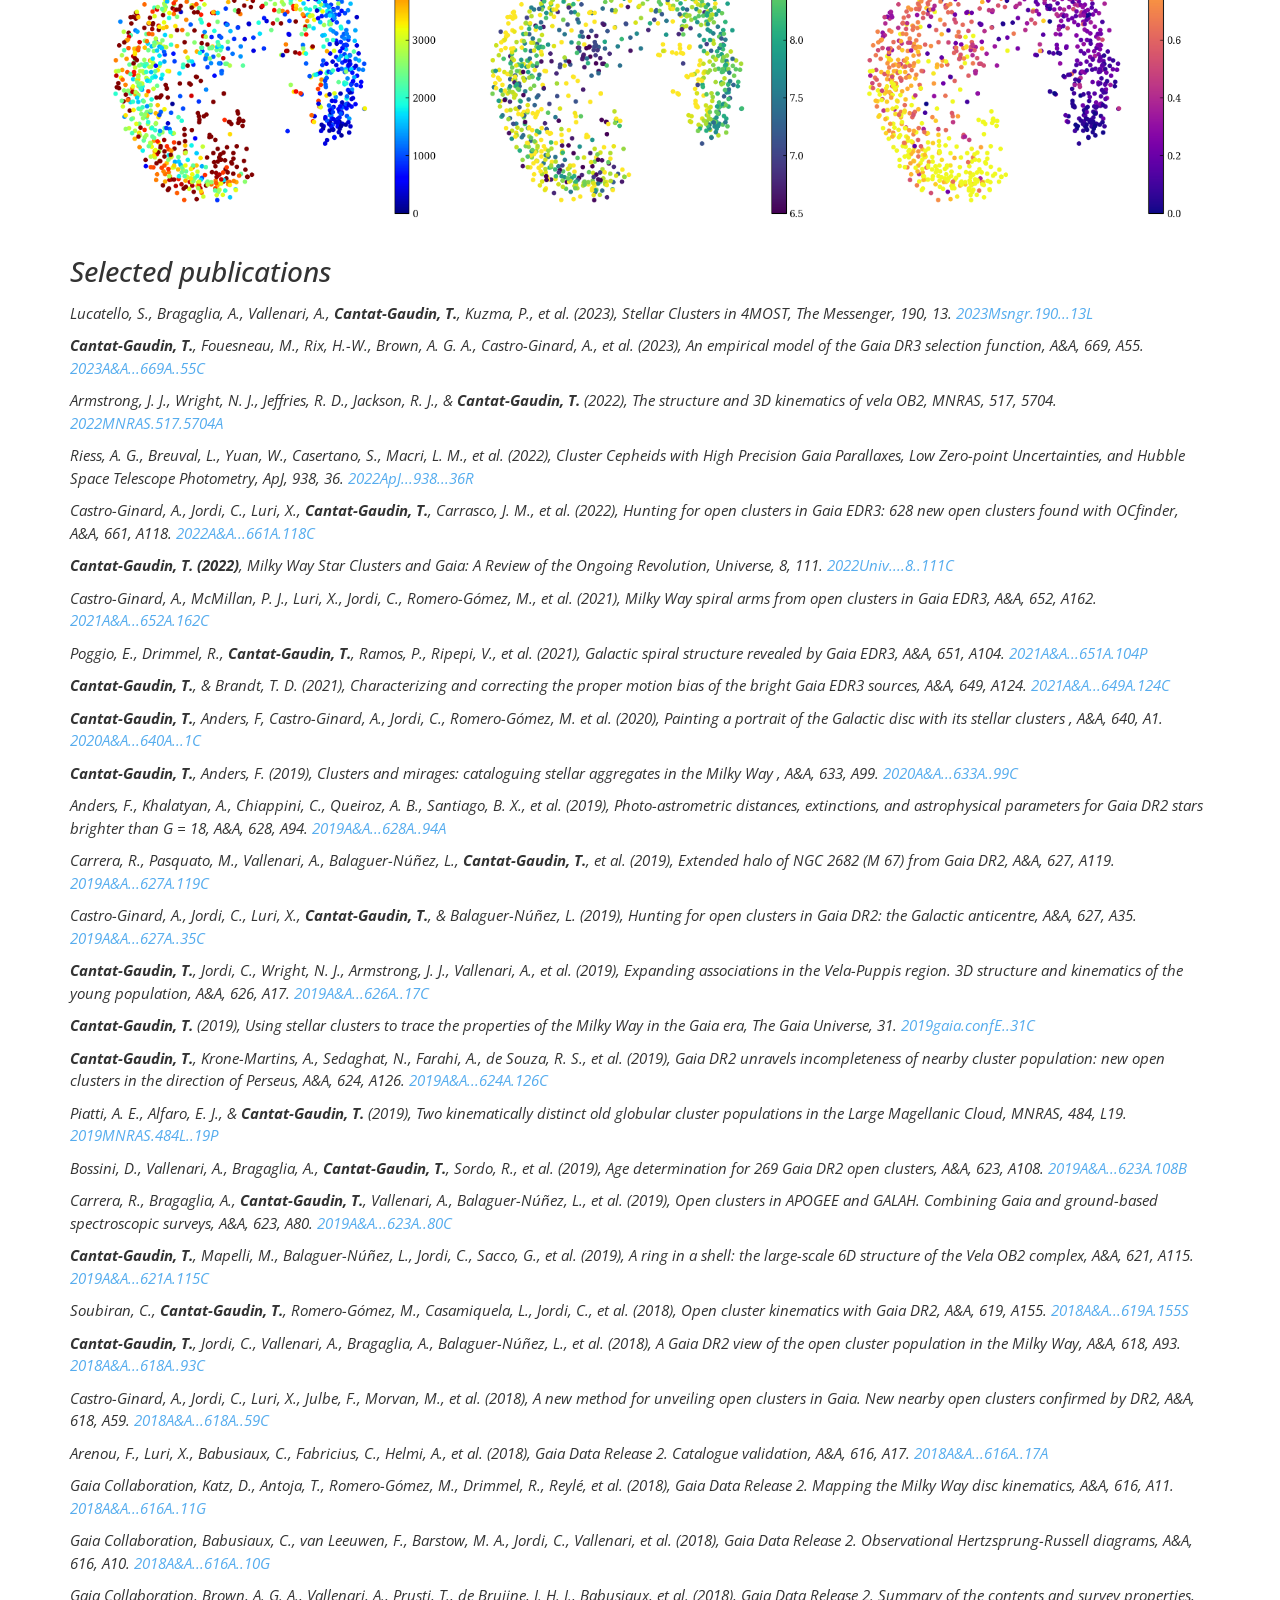
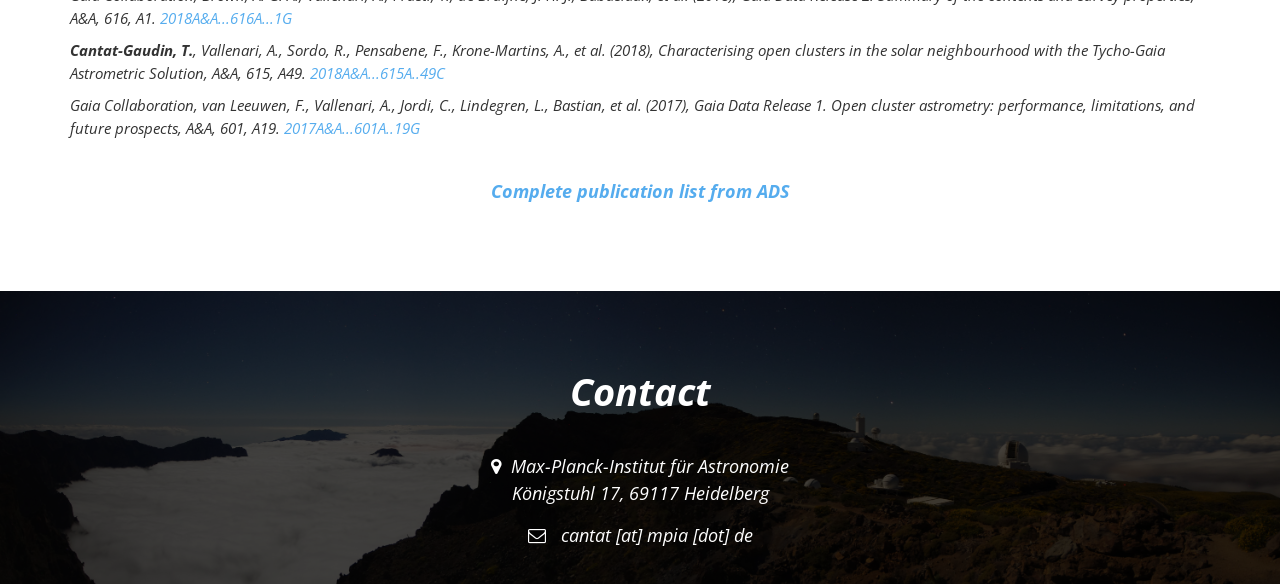
==== commit 62fbc833: "moved refs around" ====
--- a/index.html
+++ b/index.html
@@ -186,10 +186,6 @@
 
 <p> Lucatello, S., Bragaglia, A., Vallenari, A., <b>Cantat-Gaudin, T.</b>, Kuzma, P., et al. (2023), <i>Stellar Clusters in 4MOST<i>, The Messenger, 190, 13. <a href="https://ui.adsabs.harvard.edu/abs/2023Msngr.190...13L">2023Msngr.190...13L</a> </p>
 
-<p> Armstrong, J. J., Wright, N. J., Jeffries, R. D., Jackson, R. J., & <b>Cantat-Gaudin, T.</b> (2022), <i>The structure and 3D kinematics of vela OB2<i>, MNRAS, 517, 5704. <a href="https://ui.adsabs.harvard.edu/abs/2022MNRAS.517.5704A">2022MNRAS.517.5704A</a> </p>
-
-<p> Castro-Ginard, A., Jordi, C., Luri, X., <b>Cantat-Gaudin, T.</b>, Carrasco, J. M., et al. (2022), <i>Hunting for open clusters in Gaia EDR3: 628 new open clusters found with OCfinder<i>, A&A, 661, A118. <a href="https://ui.adsabs.harvard.edu/abs/2022A&A...661A.118C">2022A&A...661A.118C</a> </p>
-
 <p> <b>Cantat-Gaudin, T. (2022)</b>, <i>Milky Way Star Clusters and Gaia: A Review of the Ongoing Revolution<i>, Universe, 8, 111. <a href="https://ui.adsabs.harvard.edu/abs/2022Univ....8..111C">2022Univ....8..111C</a> </p>
 
 <p> Castro-Ginard, A., McMillan, P. J., Luri, X., Jordi, C., Romero-Gómez, M., et al. (2021), <i>Milky Way spiral arms from open clusters in Gaia EDR3<i>, A&A, 652, A162. <a href="https://ui.adsabs.harvard.edu/abs/2021A&A...652A.162C">2021A&A...652A.162C</a> </p>
@@ -221,6 +217,8 @@
 				                        <img id="vela" style="align:center" src="images/kde_COIN-Gaia_1.png" alt="Vela" background="Grey" />
 							</p>
 
+<p> Castro-Ginard, A., Jordi, C., Luri, X., <b>Cantat-Gaudin, T.</b>, Carrasco, J. M., et al. (2022), <i>Hunting for open clusters in Gaia EDR3: 628 new open clusters found with OCfinder<i>, A&A, 661, A118. <a href="https://ui.adsabs.harvard.edu/abs/2022A&A...661A.118C">2022A&A...661A.118C</a> </p>
+
 <p> Castro-Ginard, A., Jordi, C., Luri, X., <b>Cantat-Gaudin, T.</b>, & Balaguer-Núñez, L. (2019), <i>Hunting for open clusters in Gaia DR2: the Galactic anticentre</i>, A&A, 627, A35. <a href="https://ui.adsabs.harvard.edu/abs/2019A&A...627A..35C">2019A&A...627A..35C</a> </p> 
 
 
@@ -249,6 +247,7 @@
 							</p>
 
                                                         <br><br>
+<p> Armstrong, J. J., Wright, N. J., Jeffries, R. D., Jackson, R. J., & <b>Cantat-Gaudin, T.</b> (2022), <i>The structure and 3D kinematics of vela OB2<i>, MNRAS, 517, 5704. <a href="https://ui.adsabs.harvard.edu/abs/2022MNRAS.517.5704A">2022MNRAS.517.5704A</a> </p>
 
 <p><b>Cantat-Gaudin, T.</b>, Jordi, C., Wright, N. J., et al. (2019), <i>Expanding associations in the Vela-Puppis region. 3D structure and kinematics of the young population</i>, A&A, 626, A17. <a href="https://ui.adsabs.harvard.edu/abs/2019A&A...626A..17C">2019A&A...626A..17C</a> </p>
 
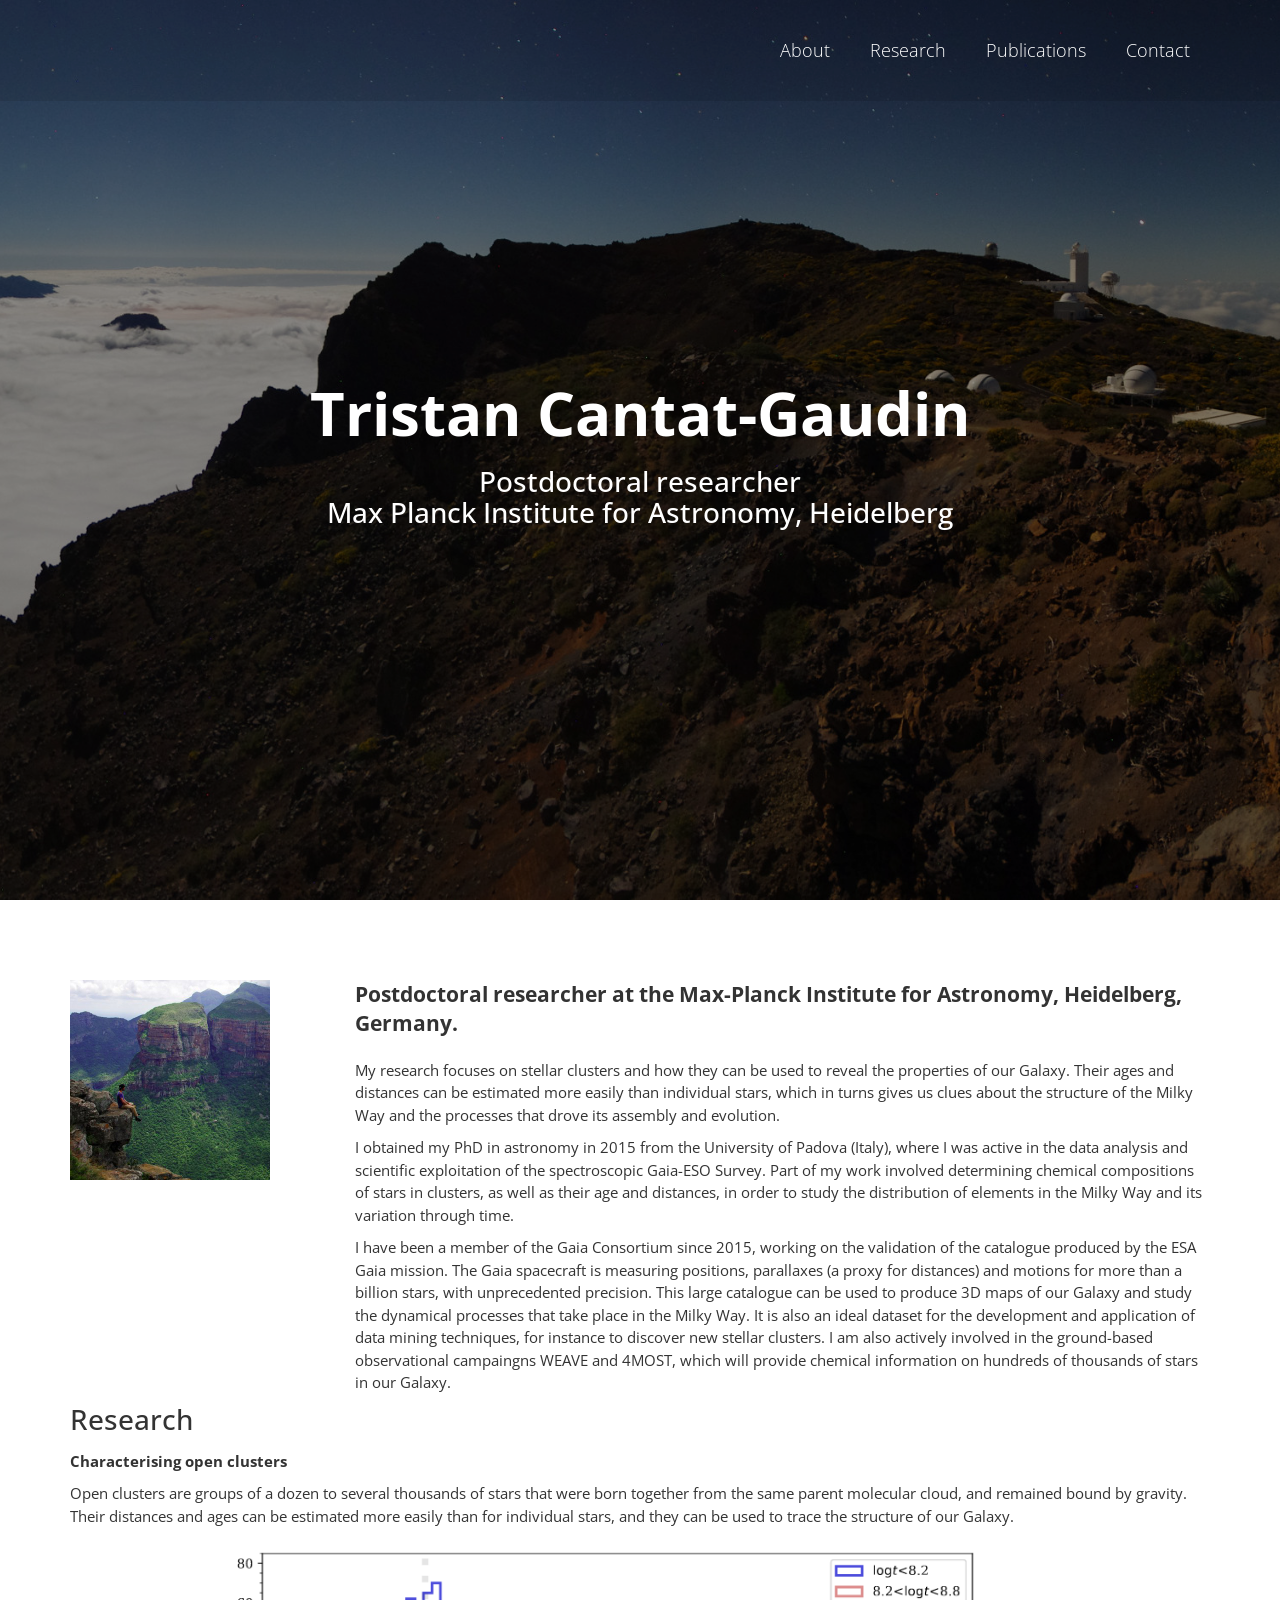
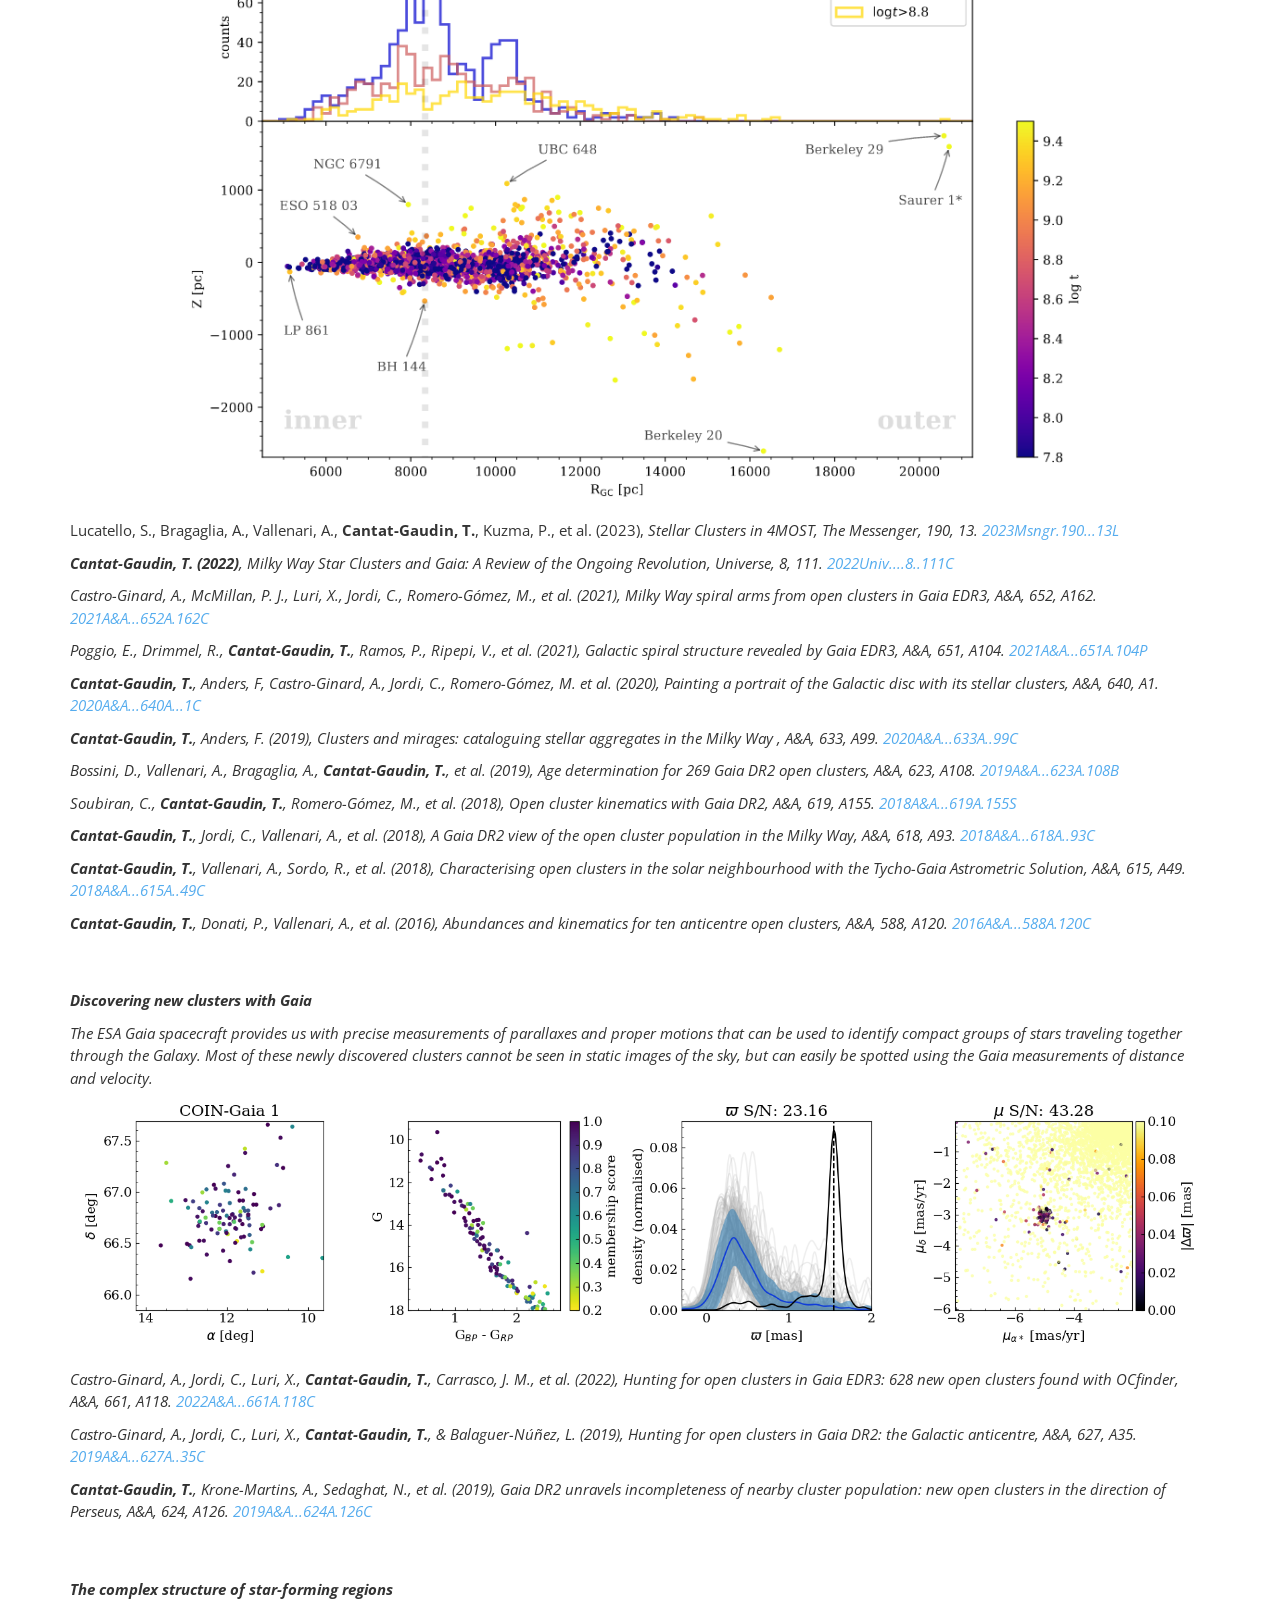
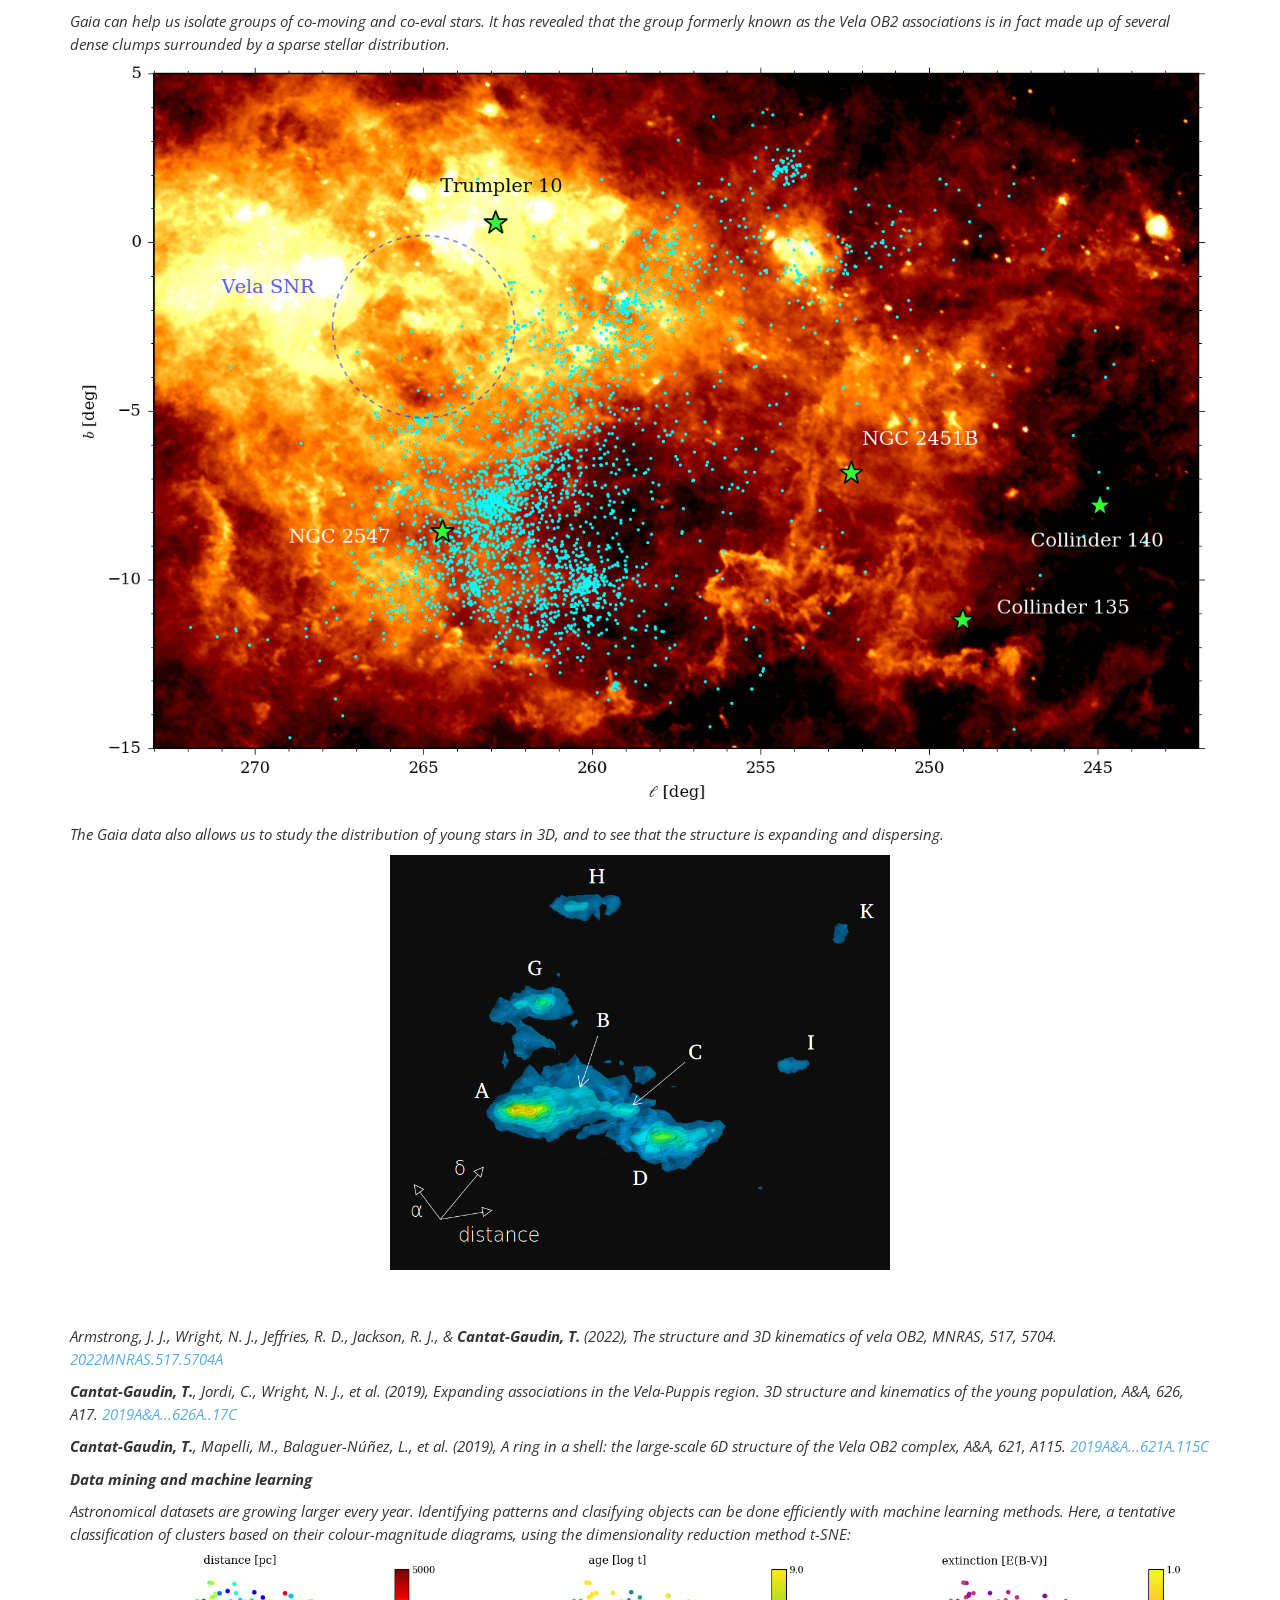
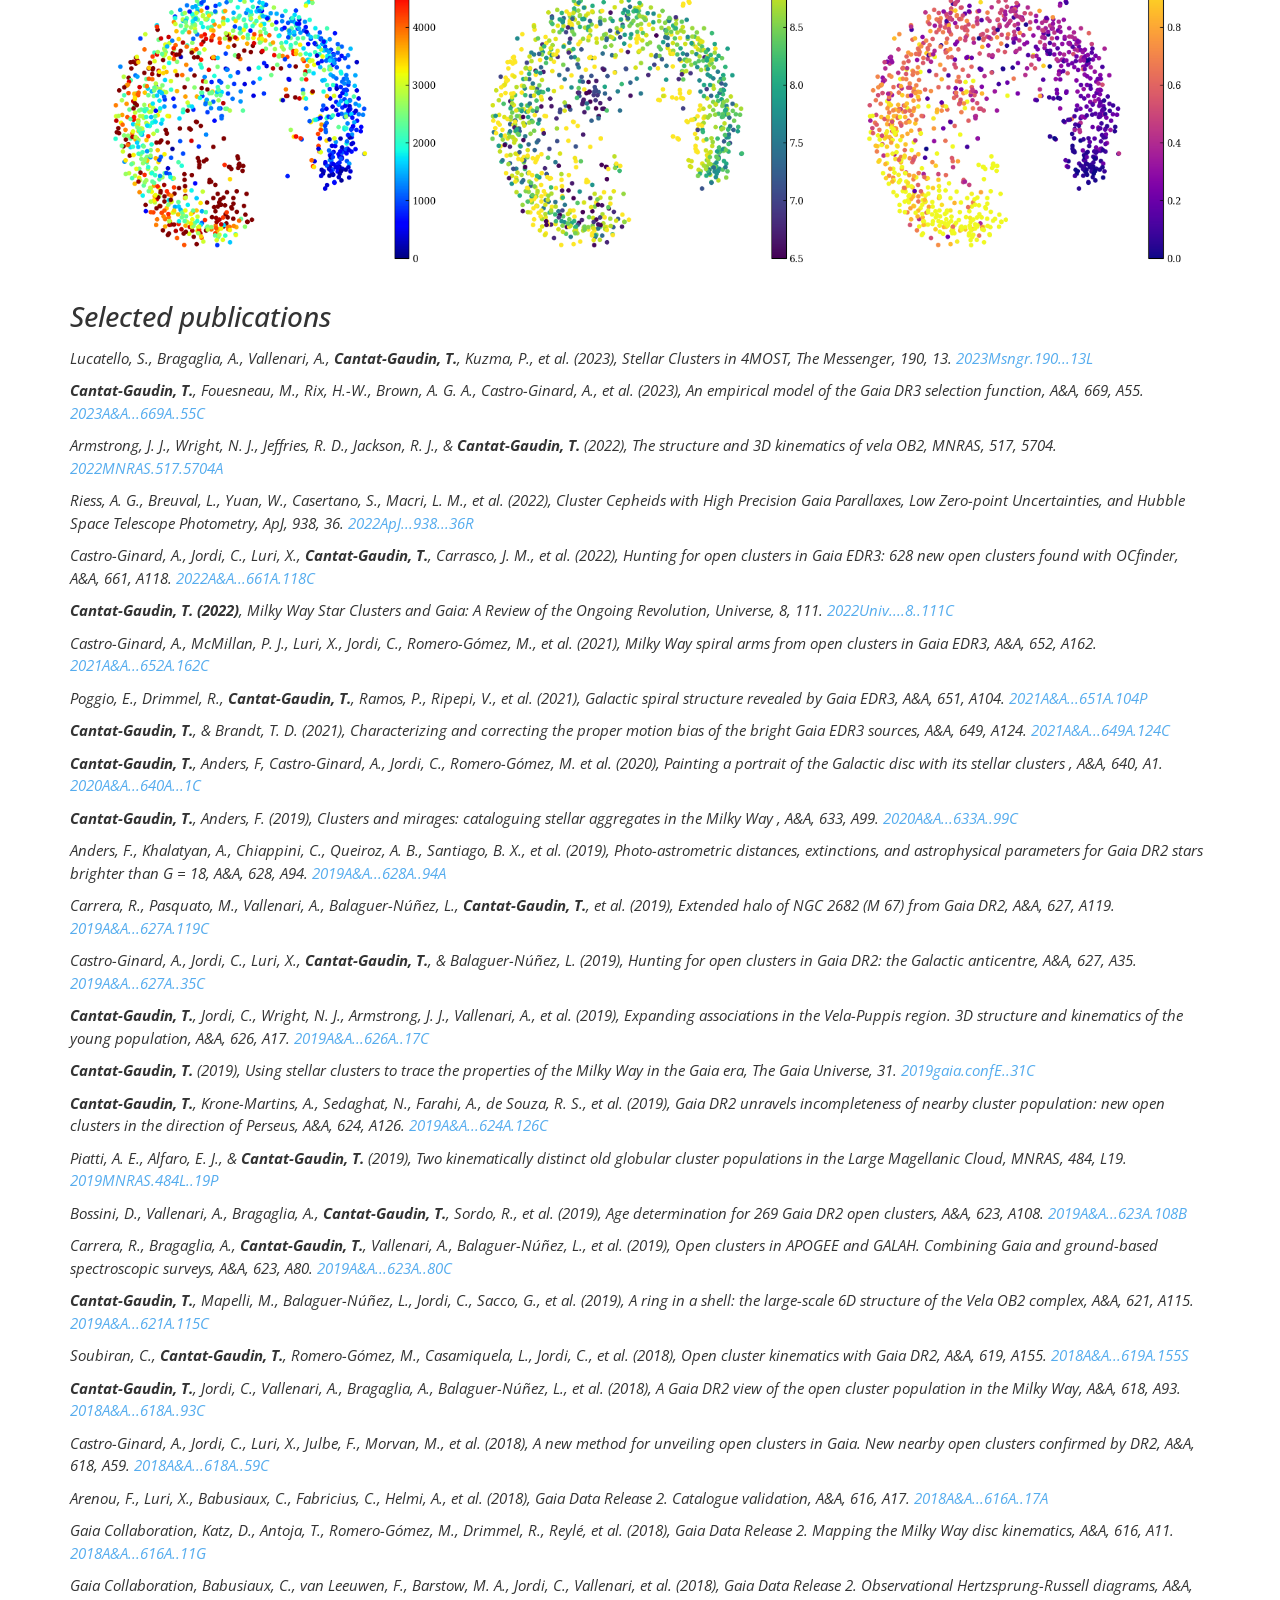
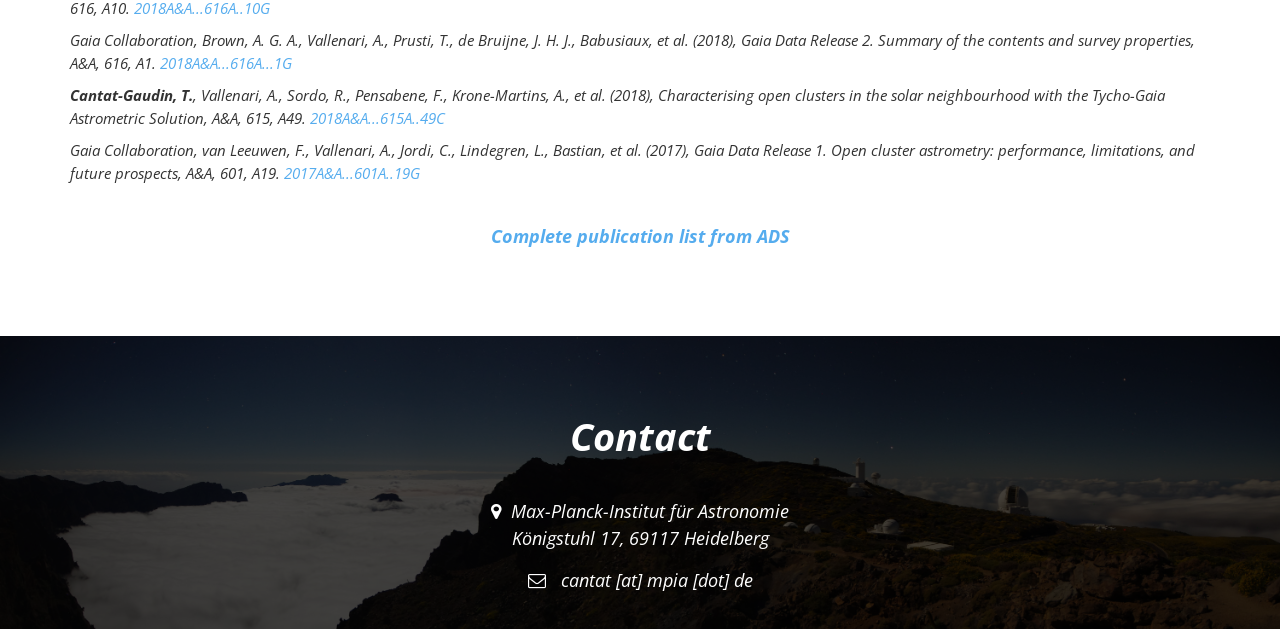
==== commit 34245ac1: "Update index.html" ====
--- a/index.html
+++ b/index.html
@@ -149,14 +149,14 @@
 						<div class="left" id="left">
     
     							<p class="lead">
-                                                    <strong>Postdoctoral researcher at the Max Planck Institute for Astronomy, Heidelberg, Germany.</strong></p>
+                                                    <strong>Postdoctoral researcher at the Max-Planck Institute for Astronomy, Heidelberg, Germany.</strong></p>
     
 
                                                     <p> My research focuses on stellar clusters and how they can be used to reveal the properties of our Galaxy. Their ages and distances can be estimated more easily than individual stars, which in turns gives us clues about the structure of the Milky Way and the processes that drove its assembly and evolution.</p>
 
                                                     <p> I obtained my PhD in astronomy in 2015 from the University of Padova (Italy), where I was active in the data analysis and scientific exploitation of the spectroscopic Gaia-ESO Survey. Part of my work involved determining chemical compositions of stars in clusters, as well as their age and distances, in order to study the distribution of elements in the Milky Way and its variation through time.</p>
 
-                                                    <p> I have been a member of the Gaia Data Processing and Analysis Consortium (DPAC) since 2015, working on the validation of the catalogue produced by the ESA Gaia mission. The Gaia spacecraft is measuring positions, parallaxes (a proxy for distances) and motions for more than a billion stars, with unprecedented precision. This large catalogue can be used to produce 3D maps of our Galaxy and study the dynamical processes that take place in the Milky Way. It is also an ideal dataset for the development and application of data mining techniques, for instance to discover new stellar clusters.</p>
+                                                    <p> I have been a member of the Gaia Consortium since 2015, working on the validation of the catalogue produced by the ESA Gaia mission. The Gaia spacecraft is measuring positions, parallaxes (a proxy for distances) and motions for more than a billion stars, with unprecedented precision. This large catalogue can be used to produce 3D maps of our Galaxy and study the dynamical processes that take place in the Milky Way. It is also an ideal dataset for the development and application of data mining techniques, for instance to discover new stellar clusters. I am also actively involved in the ground-based observational campaingns WEAVE and 4MOST, which will provide chemical information on hundreds of thousands of stars in our Galaxy.</p>
 
 
 
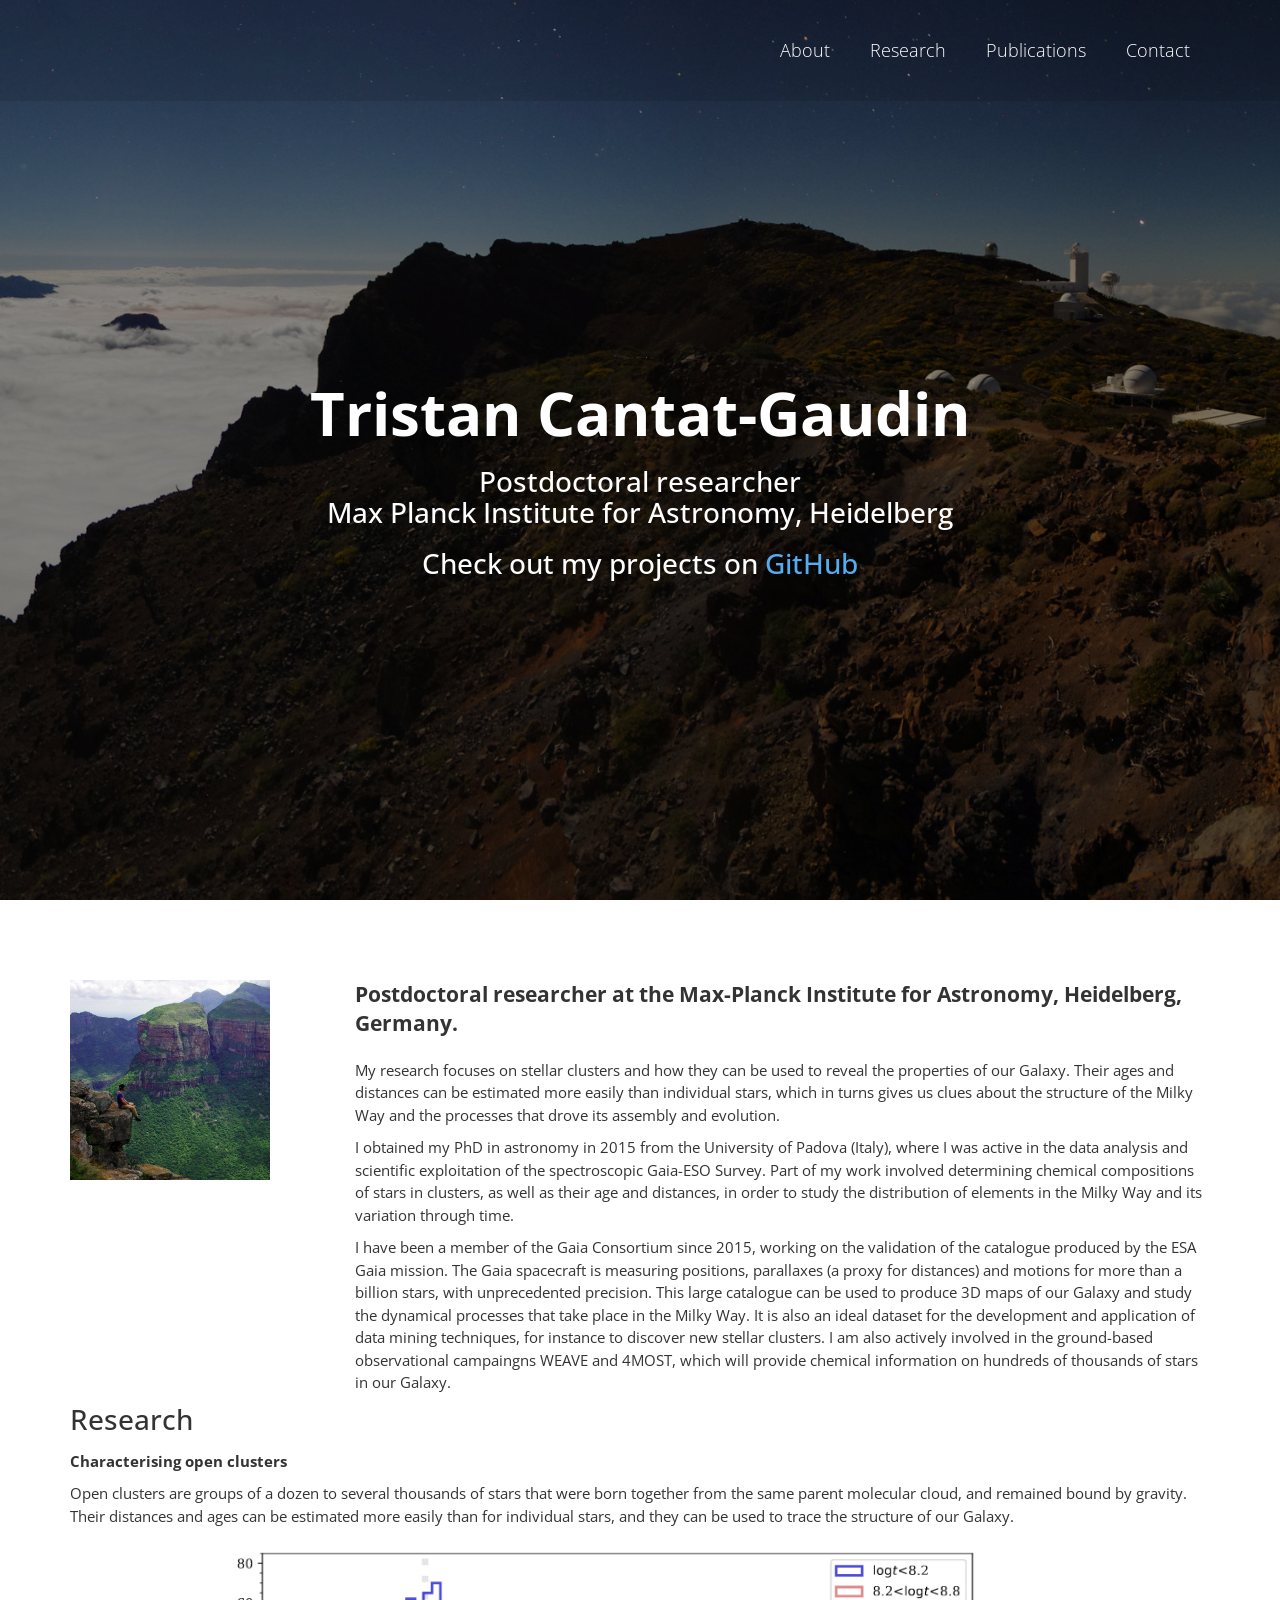
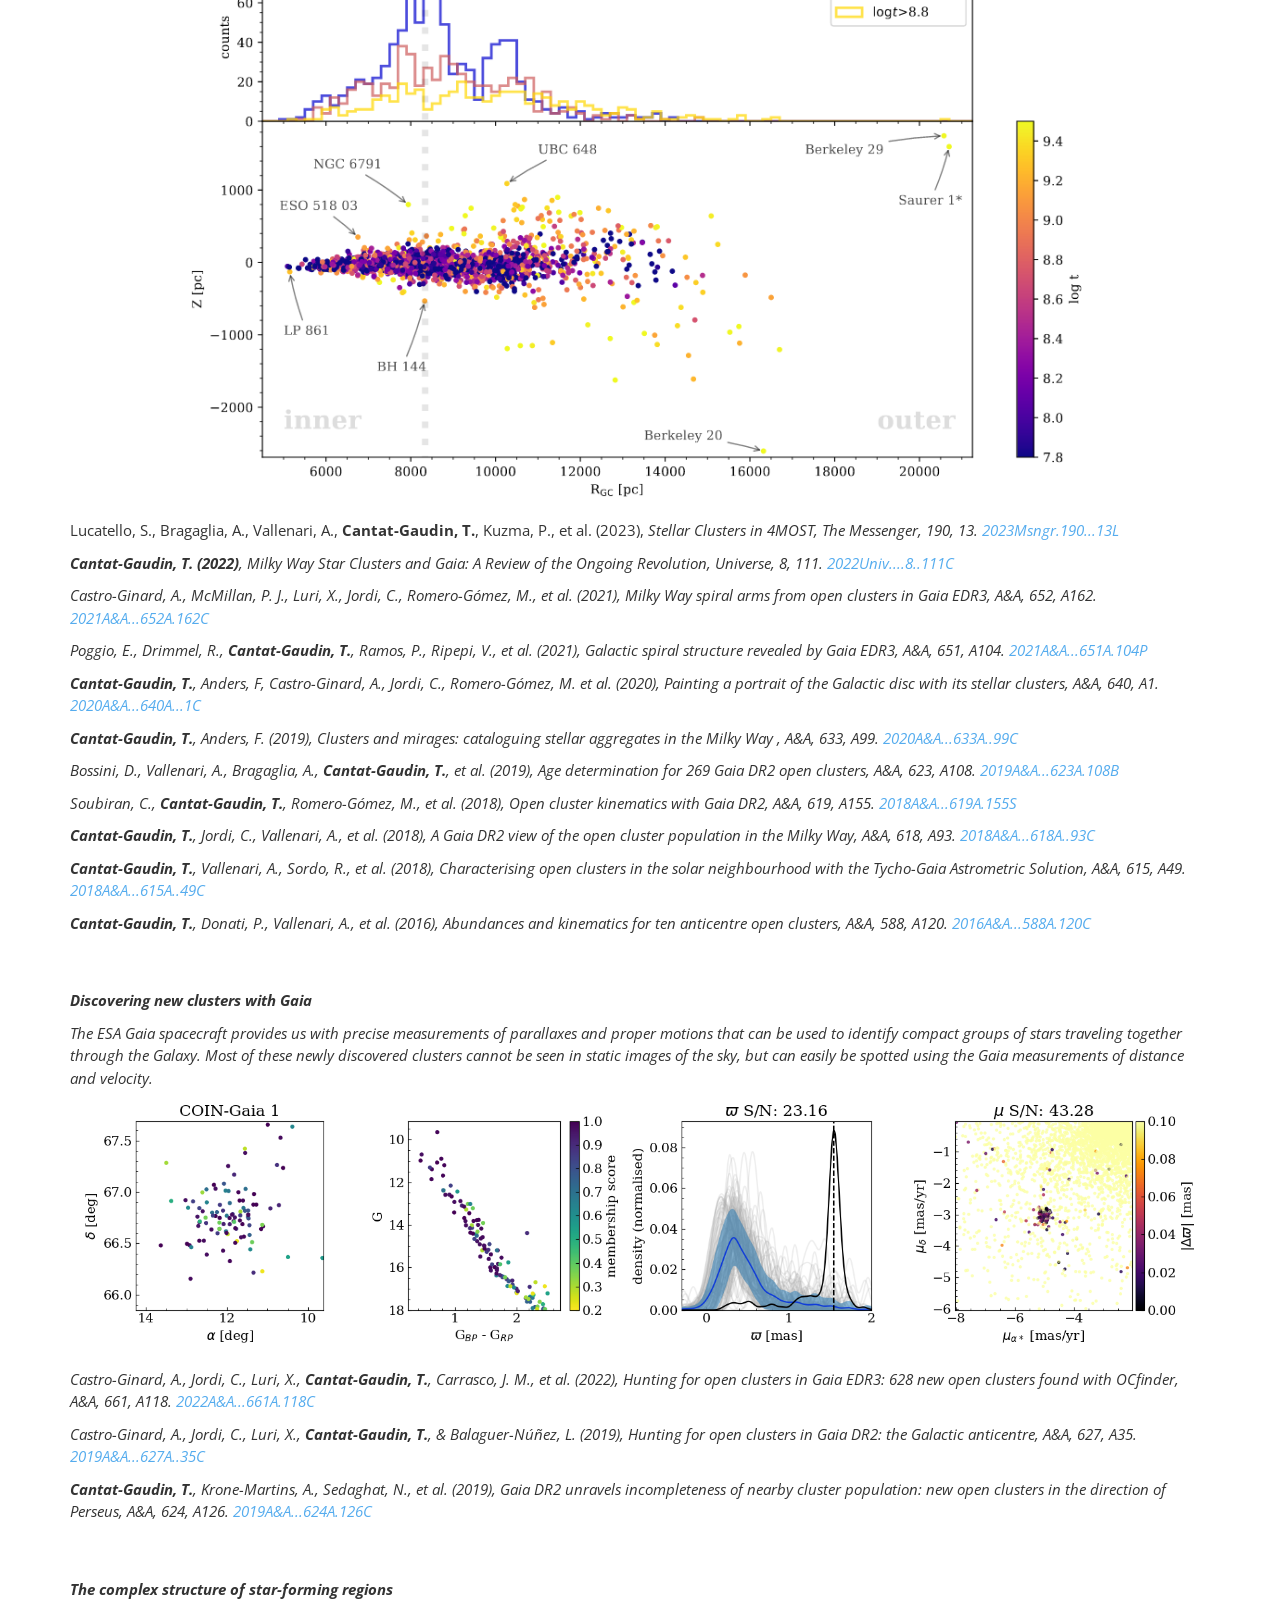
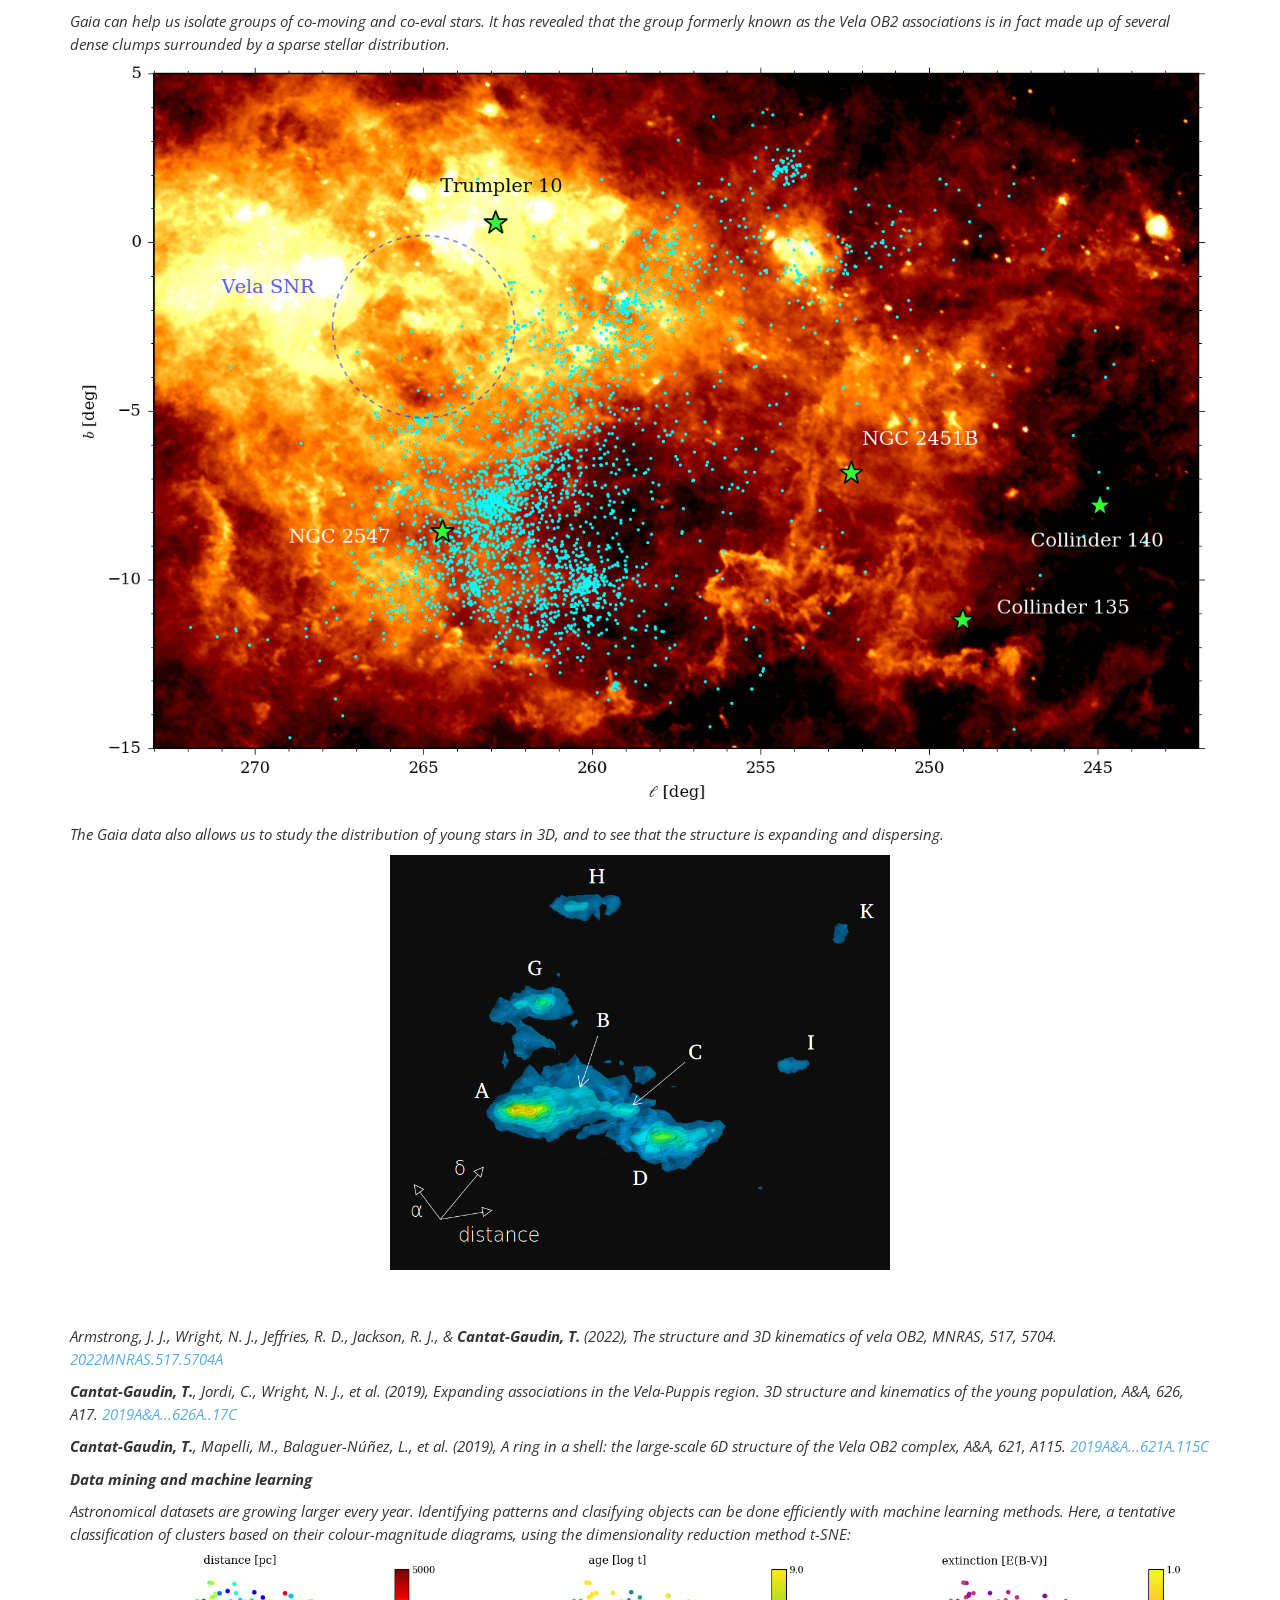
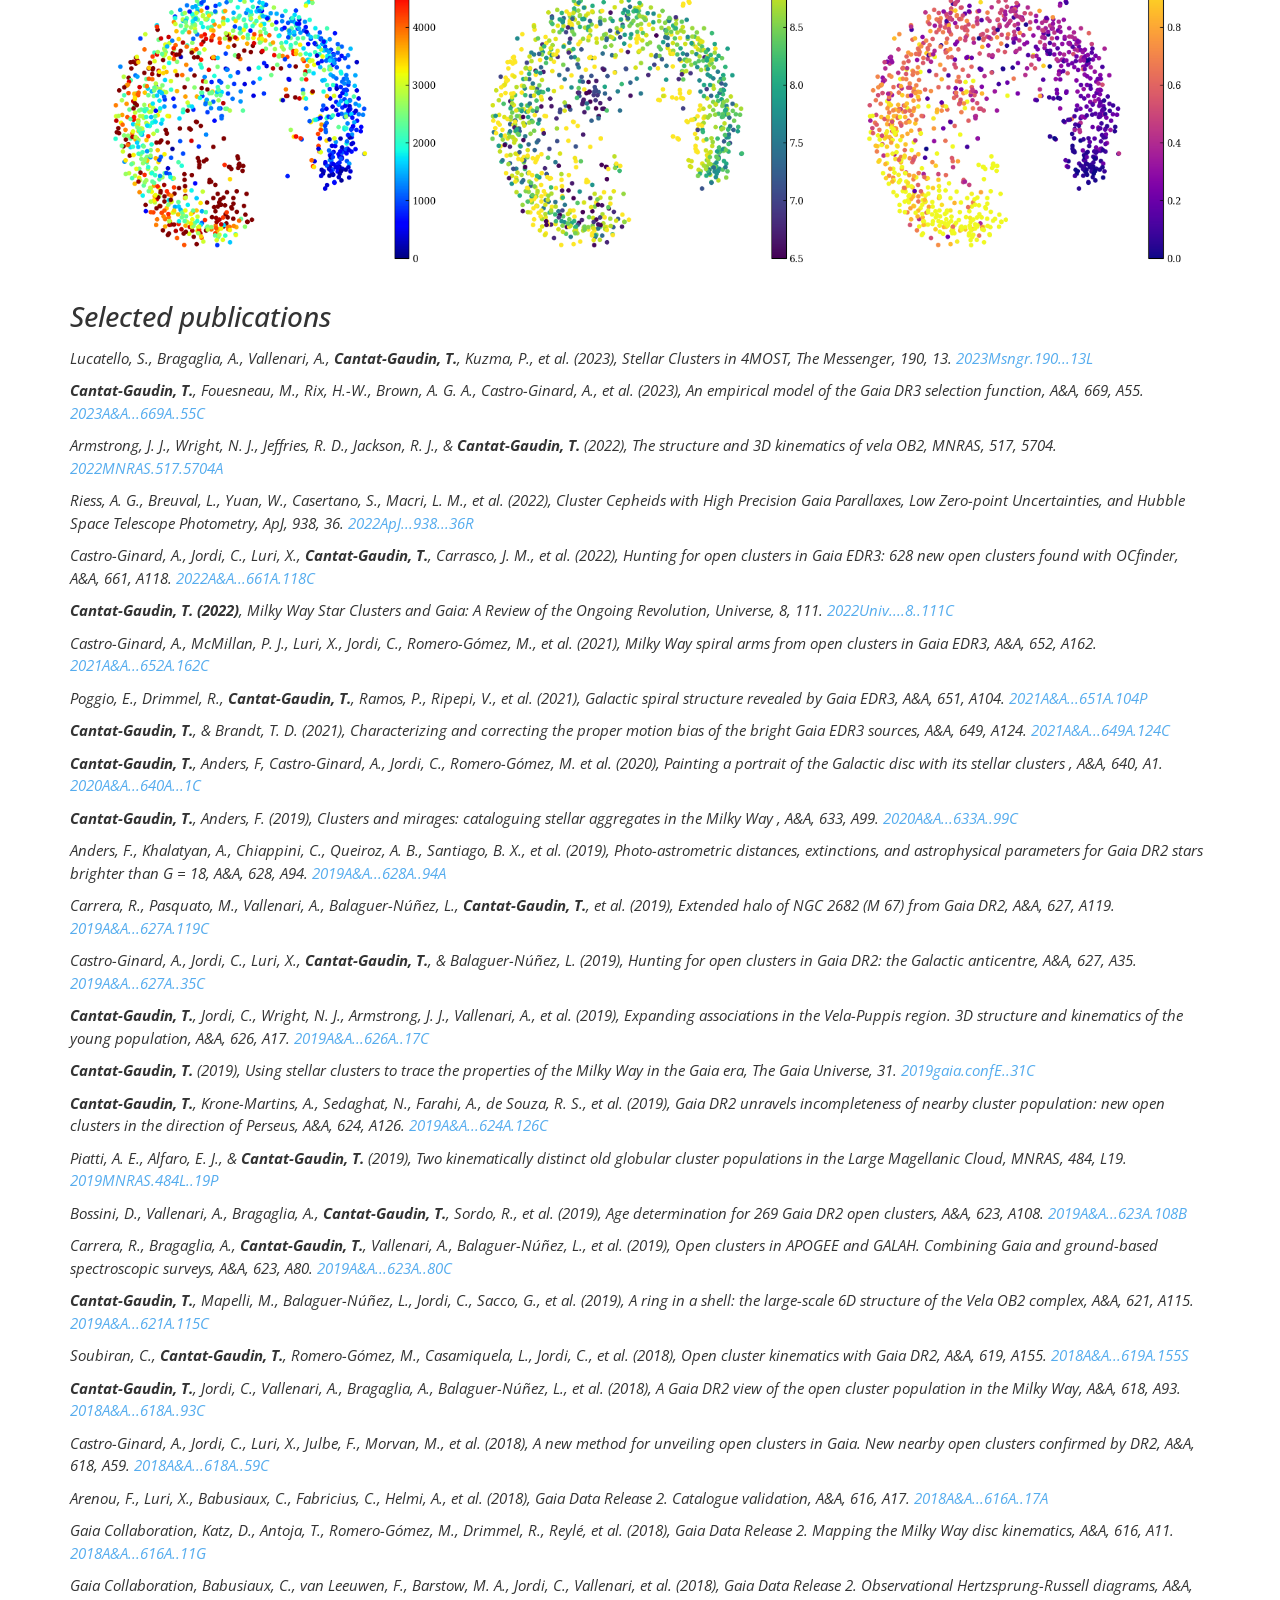
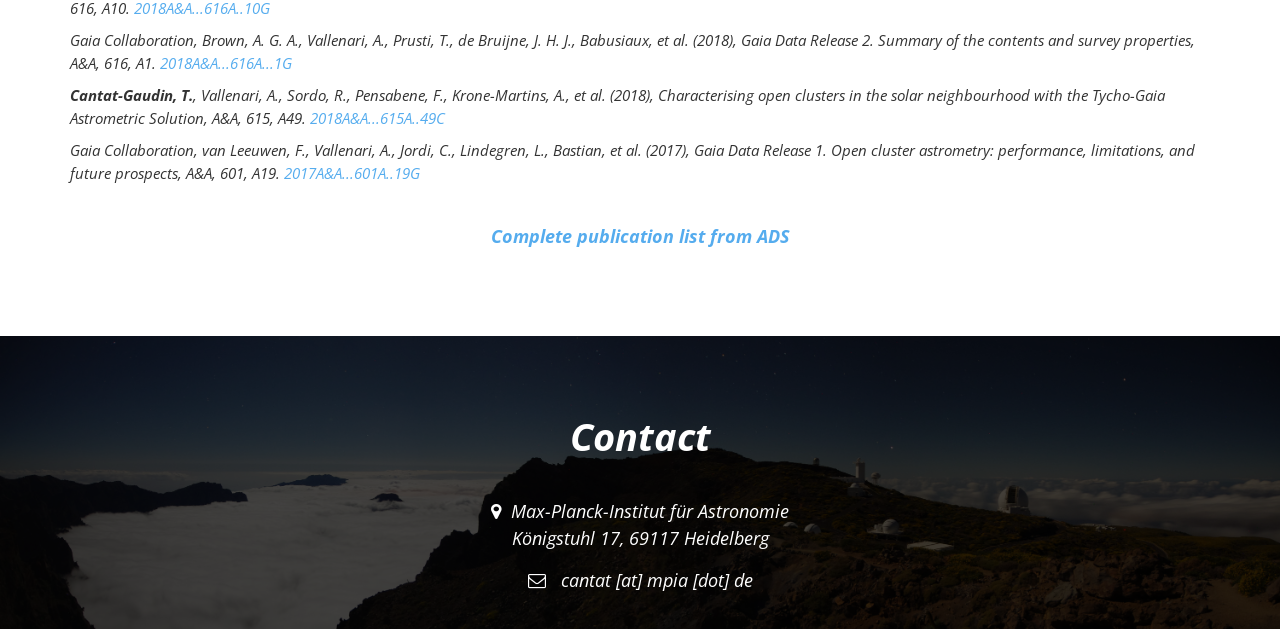
==== commit 8655f6eb: "Update index.html with github link" ====
--- a/index.html
+++ b/index.html
@@ -130,6 +130,7 @@
 						<div class="col-md-12 object-non-visible" data-animation-effect="fadeIn">
 							<h1 class="text-center font-size=">Tristan Cantat-Gaudin</h1>
                                             <h2 class="text-center font-size=">Postdoctoral researcher<br>Max Planck Institute for Astronomy, Heidelberg</h2>
+                                            <h2 class="text-center font-size=">Check out my projects on <a href="https://github.com/TristanCantatGaudin">GitHub</a></h2>
 						</div>
 					</div>
 				</div>
@@ -149,6 +150,8 @@
 						<div class="left" id="left">
     
     							<p class="lead">
+    												
+    							
                                                     <strong>Postdoctoral researcher at the Max-Planck Institute for Astronomy, Heidelberg, Germany.</strong></p>
     
 
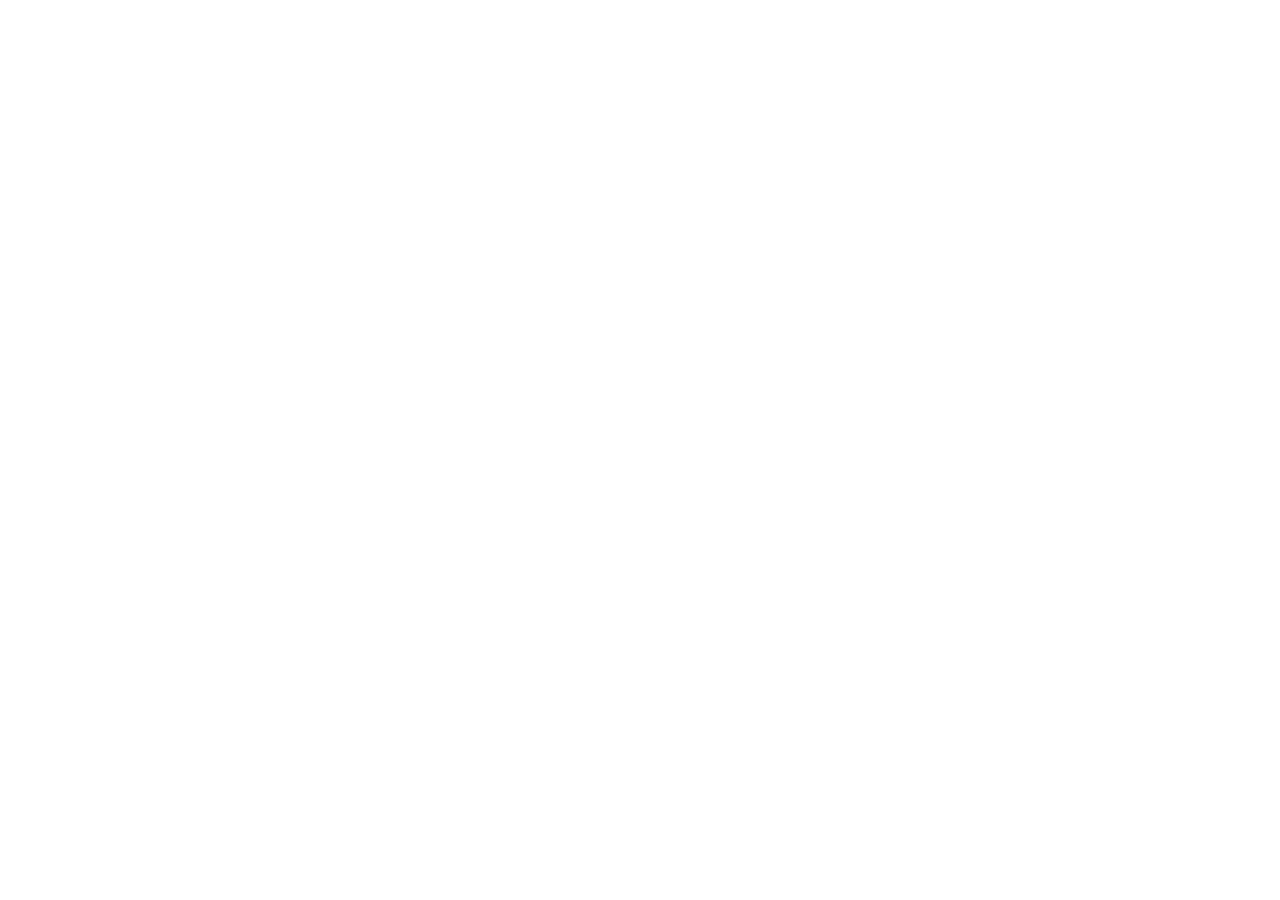
==== commit 8dc6388c: "Replace index.html with GitHub redirect The old content of the index.html file has been replaced wit" ====
--- a/index.html
+++ b/index.html
@@ -1,396 +1,19 @@
 <!DOCTYPE html>
-<!--[if IE 9]> <html lang="en" class="ie9"> <![endif]-->
-<!--[if !IE]><!-->
 <html lang="en">
-<!--<![endif]-->
-	<head>
-		<meta charset="utf-8">
-		<title>Tristan Cantat-Gaudin</title>
-		<meta name="description" content="Personal Web Page Tristan Cantat-Gaudin">
-		<meta name="author" content="Tristan Cantat-Gaudin">
-
-		<!-- Mobile Meta -->
-		<meta name="viewport" content="width=device-width, initial-scale=1.0">
-
-		<!-- Favicon -->
-		<!--link rel="shortcut icon" href="images/favicon.ico">
-
-		<!-- Web Fonts -->
-		<link href='http://fonts.googleapis.com/css?family=Open+Sans:400italic,700italic,400,700,300&amp;subset=latin,latin-ext' rel='stylesheet' type='text/css'>
-		<link href='http://fonts.googleapis.com/css?family=Raleway:700,400,300' rel='stylesheet' type='text/css'>
-
-		<!-- Bootstrap core CSS -->
-		<link href="bootstrap/css/bootstrap.css" rel="stylesheet">
-
-		<!-- Font Awesome CSS -->
-		<link href="fonts/font-awesome/css/font-awesome.css" rel="stylesheet">
-
-		<!-- Plugins -->
-		<link href="css/animations.css" rel="stylesheet">
-
-		<!-- Worthy core CSS file, contains background -->
-		<link href="css/style_ir.css" rel="stylesheet">
-
-		<!-- Custom css --> 
-		<link href="css/custom.css" rel="stylesheet">
-
-		<!-- My custom Image Gallery Plugin -->
-		<link rel="stylesheet" href="css/blueimp-gallery.min.css">
-
-	</head>
-
-	<body class="no-trans">
-		<!-- scrollToTop -->
-		<!-- ================ -->
-		<div class="scrollToTop"><i class="icon-up-open-big"></i></div>
-
-		<!-- header start -->
-		<!-- ================ --> 
-		<header class="header fixed clearfix navbar navbar-fixed-top">
-			<div class="container">
-				<div class="row">
-					<div class="col-md-4">
-
-						<!-- header-left start -->
-						<!-- ================ -->
-						<div class="header-left clearfix">
-
-							<!-- logo -->
-							<div class="logo smooth-scroll">
-
-							</div>
-
-							<!-- name-and-slogan -->
-							<div class="site-name-and-slogan smooth-scroll">
-
-							</div>
-
-						</div>
-						<!-- header-left end -->
-
-					</div>
-					<div class="col-md-8">
-
-						<!-- header-right start -->
-						<!-- ================ -->
-						<div class="header-right clearfix">
-
-							<!-- main-navigation start -->
-							<!-- ================ -->
-							<div class="main-navigation animated">
-
-								<!-- navbar start -->
-								<!-- ================ -->
-								<nav class="navbar navbar-default" role="navigation">
-									<div class="container-fluid">
-
-										<!-- Toggle get grouped for better mobile display -->
-										<div class="navbar-header">
-											<button type="button" class="navbar-toggle" data-toggle="collapse" data-target="#navbar-collapse-1">
-												<span class="sr-only">Toggle navigation</span>
-												<span class="icon-bar"></span>
-												<span class="icon-bar"></span>
-												<span class="icon-bar"></span>
-											</button>
-										</div>
-
-										<!-- Collect the nav links, forms, and other content for toggling -->
-										<div class="collapse navbar-collapse scrollspy smooth-scroll" id="navbar-collapse-1">
-											<ul class="nav navbar-nav navbar-right">
-												<li class="active"><a href="#about">About</a></li>
-												<li><a href="#research">Research</a></li>
-                                                                    <li><a href="#cv">Publications</a></li>
-                                                                    <li><a href="#contact">Contact</a></li>
-											</ul>
-										</div>
-
-									</div>
-								</nav>
-								<!-- navbar end -->
-
-							</div>
-							<!-- main-navigation end -->
-
-						</div>
-						<!-- header-right end -->
-
-					</div>
-				</div>
-			</div>
-		</header>
-		<!-- header end -->
-
-		<!-- banner start -->
-		<!-- ================ -->
-		<div id="banner" class="banner">
-			<div class="banner-image"></div>
-			<div class="banner-caption">
-				<div class="container">
-					<div class="row">
-						<div class="col-md-12 object-non-visible" data-animation-effect="fadeIn">
-							<h1 class="text-center font-size=">Tristan Cantat-Gaudin</h1>
-                                            <h2 class="text-center font-size=">Postdoctoral researcher<br>Max Planck Institute for Astronomy, Heidelberg</h2>
-                                            <h2 class="text-center font-size=">Check out my projects on <a href="https://github.com/TristanCantatGaudin">GitHub</a></h2>
-						</div>
-					</div>
-				</div>
-			</div>
-		</div>
-		<!-- banner end -->
-
-		<!-- section start -->
-		<!-- ================ -->
-		<div class="section clearfix object-non-visible" data-animation-effect="fadeIn">
-			<div class="container">
-				<!--div class="row"-->
-					<div class="right">
-						<!--<h1 id="about" class="title text-center">About</h1>-->
-                                        <img id="about" style="align:center;width:200px" src="images/tristan_ZA_400x400.jpg" alt="Photo" background="Grey" />
-        					</div>
-						<div class="left" id="left">
-    
-    							<p class="lead">
-    												
-    							
-                                                    <strong>Postdoctoral researcher at the Max-Planck Institute for Astronomy, Heidelberg, Germany.</strong></p>
-    
-
-                                                    <p> My research focuses on stellar clusters and how they can be used to reveal the properties of our Galaxy. Their ages and distances can be estimated more easily than individual stars, which in turns gives us clues about the structure of the Milky Way and the processes that drove its assembly and evolution.</p>
-
-                                                    <p> I obtained my PhD in astronomy in 2015 from the University of Padova (Italy), where I was active in the data analysis and scientific exploitation of the spectroscopic Gaia-ESO Survey. Part of my work involved determining chemical compositions of stars in clusters, as well as their age and distances, in order to study the distribution of elements in the Milky Way and its variation through time.</p>
-
-                                                    <p> I have been a member of the Gaia Consortium since 2015, working on the validation of the catalogue produced by the ESA Gaia mission. The Gaia spacecraft is measuring positions, parallaxes (a proxy for distances) and motions for more than a billion stars, with unprecedented precision. This large catalogue can be used to produce 3D maps of our Galaxy and study the dynamical processes that take place in the Milky Way. It is also an ideal dataset for the development and application of data mining techniques, for instance to discover new stellar clusters. I am also actively involved in the ground-based observational campaingns WEAVE and 4MOST, which will provide chemical information on hundreds of thousands of stars in our Galaxy.</p>
-
-
-
-							</div>
-
-
-								<h2 id="research">Research</h2>
-
-
-
-
-
-
-<!-- 		<p> %3.3l (%Y), <i>%T</i>, %j, %V, %p. %U </p>  \n	-->
-
-
-
-                                                        <p><strong>Characterising open clusters</strong></p>
- 
-
-							Open clusters are groups of a dozen to several thousands of stars that were born together from the same parent molecular cloud, and remained bound by gravity. Their distances and ages can be estimated more easily than for individual stars, and they can be used to trace the structure of our Galaxy.
-                                                        <br><br>
-
-							<p align="center">
-				                        <img id="Rgc" style="align:center;width:900px" src="images/Rgc_Z_2020.png" background="Grey" />
-							</p>
-
-<p> Lucatello, S., Bragaglia, A., Vallenari, A., <b>Cantat-Gaudin, T.</b>, Kuzma, P., et al. (2023), <i>Stellar Clusters in 4MOST<i>, The Messenger, 190, 13. <a href="https://ui.adsabs.harvard.edu/abs/2023Msngr.190...13L">2023Msngr.190...13L</a> </p>
-
-<p> <b>Cantat-Gaudin, T. (2022)</b>, <i>Milky Way Star Clusters and Gaia: A Review of the Ongoing Revolution<i>, Universe, 8, 111. <a href="https://ui.adsabs.harvard.edu/abs/2022Univ....8..111C">2022Univ....8..111C</a> </p>
-
-<p> Castro-Ginard, A., McMillan, P. J., Luri, X., Jordi, C., Romero-Gómez, M., et al. (2021), <i>Milky Way spiral arms from open clusters in Gaia EDR3<i>, A&A, 652, A162. <a href="https://ui.adsabs.harvard.edu/abs/2021A&A...652A.162C">2021A&A...652A.162C</a> </p>
-
-<p> Poggio, E., Drimmel, R., <b>Cantat-Gaudin, T.</b>, Ramos, P., Ripepi, V., et al. (2021), <i>Galactic spiral structure revealed by Gaia EDR3<i>, A&A, 651, A104. <a href="https://ui.adsabs.harvard.edu/abs/2021A&A...651A.104P">2021A&A...651A.104P</a> </p>
-
-<p> <b>Cantat-Gaudin, T.</b>, Anders, F,  Castro-Ginard, A., Jordi, C., Romero-Gómez, M. et al. (2020), <i>Painting a portrait of the Galactic disc with its stellar clusters</i>, A&A, 640, A1. <a href="https://ui.adsabs.harvard.edu/abs/2020A%26A...640A...1C">2020A&A...640A...1C</a> </p>
-
-<p> <b>Cantat-Gaudin, T.</b>, Anders, F. (2019), <i>Clusters and mirages: cataloguing stellar aggregates in the Milky Way </i>, A&A, 633, A99. <a href="https://ui.adsabs.harvard.edu/abs/2020A%26A...633A..99C">2020A&A...633A..99C</a> </p>  
-
-<p> Bossini, D., Vallenari, A., Bragaglia, A., <b>Cantat-Gaudin, T.</b>, et al. (2019), <i>Age determination for 269 Gaia DR2 open clusters</i>, A&A, 623, A108. <a href="https://ui.adsabs.harvard.edu/abs/2019A&A...623A.108B">2019A&A...623A.108B</a> </p> 
-
-<p>Soubiran, C., <b>Cantat-Gaudin, T.</b>, Romero-Gómez, M., et al. (2018), <i>Open cluster kinematics with Gaia DR2</i>, A&A, 619, A155. <a href="https://ui.adsabs.harvard.edu/abs/2018A&A...619A.155S">2018A&A...619A.155S</a> </p>  
-
-<p><b>Cantat-Gaudin, T.</b>, Jordi, C., Vallenari, A., et al. (2018), <i>A Gaia DR2 view of the open cluster population in the Milky Way</i>, A&A, 618, A93. <a href="https://ui.adsabs.harvard.edu/abs/2018A&A...618A..93C">2018A&A...618A..93C</a> </p>  
-
-<p><b>Cantat-Gaudin, T.</b>, Vallenari, A., Sordo, R., et al. (2018), <i>Characterising open clusters in the solar neighbourhood with the Tycho-Gaia Astrometric Solution</i>, A&A, 615, A49. <a href="https://ui.adsabs.harvard.edu/abs/2018A&A...615A..49C">2018A&A...615A..49C</a> </p>  
-
-<p><b>Cantat-Gaudin, T.</b>, Donati, P., Vallenari, A., et al. (2016), <i>Abundances and kinematics for ten anticentre open clusters</i>, A&A, 588, A120. <a href="https://ui.adsabs.harvard.edu/abs/2016A&A...588A.120C">2016A&A...588A.120C</a> </p>  
-
-                                                        <br><br>
-
-
-
-                                                        <p><strong>Discovering new clusters with Gaia</strong></p>
-        						The ESA Gaia spacecraft provides us with precise measurements of parallaxes and proper motions that can be used to identify compact groups of stars traveling together through the Galaxy. Most of these newly discovered clusters cannot be seen in static images of the sky, but can easily be spotted using the Gaia measurements of distance and velocity.
-
-							<p align="center">
-				                        <img id="vela" style="align:center" src="images/kde_COIN-Gaia_1.png" alt="Vela" background="Grey" />
-							</p>
-
-<p> Castro-Ginard, A., Jordi, C., Luri, X., <b>Cantat-Gaudin, T.</b>, Carrasco, J. M., et al. (2022), <i>Hunting for open clusters in Gaia EDR3: 628 new open clusters found with OCfinder<i>, A&A, 661, A118. <a href="https://ui.adsabs.harvard.edu/abs/2022A&A...661A.118C">2022A&A...661A.118C</a> </p>
-
-<p> Castro-Ginard, A., Jordi, C., Luri, X., <b>Cantat-Gaudin, T.</b>, & Balaguer-Núñez, L. (2019), <i>Hunting for open clusters in Gaia DR2: the Galactic anticentre</i>, A&A, 627, A35. <a href="https://ui.adsabs.harvard.edu/abs/2019A&A...627A..35C">2019A&A...627A..35C</a> </p> 
-
-
-<p><b>Cantat-Gaudin, T.</b>, Krone-Martins, A., Sedaghat, N., et al. (2019), <i>Gaia DR2 unravels incompleteness of nearby cluster population: new open clusters in the direction of Perseus</i>, A&A, 624, A126. <a href="https://ui.adsabs.harvard.edu/abs/2019A&A...624A.126C">2019A&A...624A.126C</a> </p>  
-
-                                                        <br><br>
-
-
-
-
-
-
-
-                                                        <p><strong>The complex structure of star-forming regions</strong></p>
-        						Gaia can help us isolate groups of co-moving and co-eval stars. It has revealed that the group formerly known as the Vela OB2 associations is in fact made up of several dense clumps surrounded by a sparse stellar distribution. 
-
-							<p align="center">
-				                        <img id="vela" style="align:center" src="images/vela_annotated_map_coordinates.png" alt="Vela" background="Grey" />
-							</p>
-
-							<p>The Gaia data also allows us to study the distribution of young stars in 3D, and to see that the structure is expanding and dispersing.</p>
-
-							<p align="center">
-				                        <img id="vela3D" style="align:center;width:500px" src="images/mayavi_annotated_ok.png" alt="Vela" background="Grey" />
-				                        <!--img id="vela3D" style="align:center;width:500px" src="images/velayoung_arrows.png" alt="Vela" background="Grey" /-->
-							</p>
-
-                                                        <br><br>
-<p> Armstrong, J. J., Wright, N. J., Jeffries, R. D., Jackson, R. J., & <b>Cantat-Gaudin, T.</b> (2022), <i>The structure and 3D kinematics of vela OB2<i>, MNRAS, 517, 5704. <a href="https://ui.adsabs.harvard.edu/abs/2022MNRAS.517.5704A">2022MNRAS.517.5704A</a> </p>
-
-<p><b>Cantat-Gaudin, T.</b>, Jordi, C., Wright, N. J., et al. (2019), <i>Expanding associations in the Vela-Puppis region. 3D structure and kinematics of the young population</i>, A&A, 626, A17. <a href="https://ui.adsabs.harvard.edu/abs/2019A&A...626A..17C">2019A&A...626A..17C</a> </p>
-
-<p><b>Cantat-Gaudin, T.</b>, Mapelli, M., Balaguer-Núñez, L., et al. (2019), <i>A ring in a shell: the large-scale 6D structure of the Vela OB2 complex</i>, A&A, 621, A115. <a href="https://ui.adsabs.harvard.edu/abs/2019A&A...621A.115C">2019A&A...621A.115C</a> </p>  
-
-                                                        <p><strong>Data mining and machine learning</strong></p>
-
-							Astronomical datasets are growing larger every year. Identifying patterns and clasifying objects can be done efficiently with machine learning methods. Here, a tentative classification of clusters based on their colour-magnitude diagrams, using the dimensionality reduction method t-SNE:
-
-							<p align="center">
-				                        <img id="tSNE" style="align:center" src="images/tsne_noaxes.png" alt="tSNE" background="Grey" />
-							</p>
-
-
-
-								<h2 id="cv">Selected publications</h2>
-
-<!--    <p> %3.5l (%Y), <i>%T<i>, %j, %V, %p. <a href="%u">%R</a> </p>     --!>
-<p> Lucatello, S., Bragaglia, A., Vallenari, A., <b>Cantat-Gaudin, T.</b>, Kuzma, P., et al. (2023), <i>Stellar Clusters in 4MOST<i>, The Messenger, 190, 13. <a href="https://ui.adsabs.harvard.edu/abs/2023Msngr.190...13L">2023Msngr.190...13L</a> </p>
-<p> <b>Cantat-Gaudin, T.</b>, Fouesneau, M., Rix, H.-W., Brown, A. G. A., Castro-Ginard, A., et al. (2023), <i>An empirical model of the Gaia DR3 selection function<i>, A&A, 669, A55. <a href="https://ui.adsabs.harvard.edu/abs/2023A&A...669A..55C">2023A&A...669A..55C</a> </p>
-<p> Armstrong, J. J., Wright, N. J., Jeffries, R. D., Jackson, R. J., & <b>Cantat-Gaudin, T.</b> (2022), <i>The structure and 3D kinematics of vela OB2<i>, MNRAS, 517, 5704. <a href="https://ui.adsabs.harvard.edu/abs/2022MNRAS.517.5704A">2022MNRAS.517.5704A</a> </p>
-<p> Riess, A. G., Breuval, L., Yuan, W., Casertano, S., Macri, L. M., et al. (2022), <i>Cluster Cepheids with High Precision Gaia Parallaxes, Low Zero-point Uncertainties, and Hubble Space Telescope Photometry<i>, ApJ, 938, 36. <a href="https://ui.adsabs.harvard.edu/abs/2022ApJ...938...36R">2022ApJ...938...36R</a> </p>
-<p> Castro-Ginard, A., Jordi, C., Luri, X., <b>Cantat-Gaudin, T.</b>, Carrasco, J. M., et al. (2022), <i>Hunting for open clusters in Gaia EDR3: 628 new open clusters found with OCfinder<i>, A&A, 661, A118. <a href="https://ui.adsabs.harvard.edu/abs/2022A&A...661A.118C">2022A&A...661A.118C</a> </p>
-<p> <b>Cantat-Gaudin, T. (2022)</b>, <i>Milky Way Star Clusters and Gaia: A Review of the Ongoing Revolution<i>, Universe, 8, 111. <a href="https://ui.adsabs.harvard.edu/abs/2022Univ....8..111C">2022Univ....8..111C</a> </p>
-<p> Castro-Ginard, A., McMillan, P. J., Luri, X., Jordi, C., Romero-Gómez, M., et al. (2021), <i>Milky Way spiral arms from open clusters in Gaia EDR3<i>, A&A, 652, A162. <a href="https://ui.adsabs.harvard.edu/abs/2021A&A...652A.162C">2021A&A...652A.162C</a> </p>
-<p> Poggio, E., Drimmel, R., <b>Cantat-Gaudin, T.</b>, Ramos, P., Ripepi, V., et al. (2021), <i>Galactic spiral structure revealed by Gaia EDR3<i>, A&A, 651, A104. <a href="https://ui.adsabs.harvard.edu/abs/2021A&A...651A.104P">2021A&A...651A.104P</a> </p>
-<p> <b>Cantat-Gaudin, T.</b>, & Brandt, T. D. (2021), <i>Characterizing and correcting the proper motion bias of the bright Gaia EDR3 sources<i>, A&A, 649, A124. <a href="https://ui.adsabs.harvard.edu/abs/2021A&A...649A.124C">2021A&A...649A.124C</a> </p>
-<p> <b>Cantat-Gaudin, T.</b>, Anders, F,  Castro-Ginard, A., Jordi, C., Romero-Gómez, M. et al. (2020), <i> Painting a portrait of the Galactic disc with its stellar clusters </i>, A&A, 640, A1. <a href="https://ui.adsabs.harvard.edu/abs/2020A%26A...640A...1C">2020A&A...640A...1C</a> </p>
-<p> <b>Cantat-Gaudin, T.</b>, Anders, F. (2019), <i>Clusters and mirages: cataloguing stellar aggregates in the Milky Way </i>, A&A, 633, A99. <a href="https://ui.adsabs.harvard.edu/abs/2020A%26A...633A..99C">2020A&A...633A..99C</a> </p>  
-<p> Anders, F., Khalatyan, A., Chiappini, C., Queiroz, A. B., Santiago, B. X., et al. (2019), <i>Photo-astrometric distances, extinctions, and astrophysical parameters for Gaia DR2 stars brighter than G = 18</i>, A&A, 628, A94. <a href="https://ui.adsabs.harvard.edu/abs/2019A%26A...628A..94A">2019A&A...628A..94A</a> </p>  
-<p> Carrera, R., Pasquato, M., Vallenari, A., Balaguer-Núñez, L., <b>Cantat-Gaudin, T.</b>, et al. (2019), <i>Extended halo of NGC 2682 (M 67) from Gaia DR2</i>, A&A, 627, A119. <a href="https://ui.adsabs.harvard.edu/abs/2019A&A...627A.119C">2019A&A...627A.119C</a> </p>  
-<p> Castro-Ginard, A., Jordi, C., Luri, X., <b>Cantat-Gaudin, T.</b>, & Balaguer-Núñez, L. (2019), <i>Hunting for open clusters in Gaia DR2: the Galactic anticentre</i>, A&A, 627, A35. <a href="https://ui.adsabs.harvard.edu/abs/2019A&A...627A..35C">2019A&A...627A..35C</a> </p>  
-<p> <b>Cantat-Gaudin, T.</b>, Jordi, C., Wright, N. J., Armstrong, J. J., Vallenari, A., et al. (2019), <i>Expanding associations in the Vela-Puppis region. 3D structure and kinematics of the young population</i>, A&A, 626, A17. <a href="https://ui.adsabs.harvard.edu/abs/2019A&A...626A..17C">2019A&A...626A..17C</a> </p>  
-<p> <b>Cantat-Gaudin, T.</b> (2019), <i>Using stellar clusters to trace the properties of the Milky Way in the Gaia era</i>, The Gaia Universe, 31. <a href="https://ui.adsabs.harvard.edu/abs/2019gaia.confE..31C">2019gaia.confE..31C</a> </p>  
-<p> <b>Cantat-Gaudin, T.</b>, Krone-Martins, A., Sedaghat, N., Farahi, A., de Souza, R. S., et al. (2019), <i>Gaia DR2 unravels incompleteness of nearby cluster population: new open clusters in the direction of Perseus</i>, A&A, 624, A126. <a href="https://ui.adsabs.harvard.edu/abs/2019A&A...624A.126C">2019A&A...624A.126C</a> </p>  
-<p> Piatti, A. E., Alfaro, E. J., & <b>Cantat-Gaudin, T.</b> (2019), <i>Two kinematically distinct old globular cluster populations in the Large Magellanic Cloud</i>, MNRAS, 484, L19. <a href="https://ui.adsabs.harvard.edu/abs/2019MNRAS.484L..19P">2019MNRAS.484L..19P</a> </p>  
-<p> Bossini, D., Vallenari, A., Bragaglia, A., <b>Cantat-Gaudin, T.</b>, Sordo, R., et al. (2019), <i>Age determination for 269 Gaia DR2 open clusters</i>, A&A, 623, A108. <a href="https://ui.adsabs.harvard.edu/abs/2019A&A...623A.108B">2019A&A...623A.108B</a> </p>  
-<p> Carrera, R., Bragaglia, A., <b>Cantat-Gaudin, T.</b>, Vallenari, A., Balaguer-Núñez, L., et al. (2019), <i>Open clusters in APOGEE and GALAH. Combining Gaia and ground-based spectroscopic surveys</i>, A&A, 623, A80. <a href="https://ui.adsabs.harvard.edu/abs/2019A&A...623A..80C">2019A&A...623A..80C</a> </p>  
-<p> <b>Cantat-Gaudin, T.</b>, Mapelli, M., Balaguer-Núñez, L., Jordi, C., Sacco, G., et al. (2019), <i>A ring in a shell: the large-scale 6D structure of the Vela OB2 complex</i>, A&A, 621, A115. <a href="https://ui.adsabs.harvard.edu/abs/2019A&A...621A.115C">2019A&A...621A.115C</a> </p>  
-<p> Soubiran, C., <b>Cantat-Gaudin, T.</b>, Romero-Gómez, M., Casamiquela, L., Jordi, C., et al. (2018), <i>Open cluster kinematics with Gaia DR2</i>, A&A, 619, A155. <a href="https://ui.adsabs.harvard.edu/abs/2018A&A...619A.155S">2018A&A...619A.155S</a> </p>  
-<p> <b>Cantat-Gaudin, T.</b>, Jordi, C., Vallenari, A., Bragaglia, A., Balaguer-Núñez, L., et al. (2018), <i>A Gaia DR2 view of the open cluster population in the Milky Way</i>, A&A, 618, A93. <a href="https://ui.adsabs.harvard.edu/abs/2018A&A...618A..93C">2018A&A...618A..93C</a> </p>  
-<p> Castro-Ginard, A., Jordi, C., Luri, X., Julbe, F., Morvan, M., et al. (2018), <i>A new method for unveiling open clusters in Gaia. New nearby open clusters confirmed by DR2</i>, A&A, 618, A59. <a href="https://ui.adsabs.harvard.edu/abs/2018A&A...618A..59C">2018A&A...618A..59C</a> </p>  
-<p> Arenou, F., Luri, X., Babusiaux, C., Fabricius, C., Helmi, A., et al. (2018), <i>Gaia Data Release 2. Catalogue validation</i>, A&A, 616, A17. <a href="https://ui.adsabs.harvard.edu/abs/2018A&A...616A..17A">2018A&A...616A..17A</a> </p>  
-<p> Gaia Collaboration, Katz, D., Antoja, T., Romero-Gómez, M., Drimmel, R., Reylé, et al. (2018), <i>Gaia Data Release 2. Mapping the Milky Way disc kinematics</i>, A&A, 616, A11. <a href="https://ui.adsabs.harvard.edu/abs/2018A&A...616A..11G">2018A&A...616A..11G</a> </p>  
-<p> Gaia Collaboration, Babusiaux, C., van Leeuwen, F., Barstow, M. A., Jordi, C., Vallenari, et al. (2018), <i>Gaia Data Release 2. Observational Hertzsprung-Russell diagrams</i>, A&A, 616, A10. <a href="https://ui.adsabs.harvard.edu/abs/2018A&A...616A..10G">2018A&A...616A..10G</a> </p>  
-<p> Gaia Collaboration, Brown, A. G. A., Vallenari, A., Prusti, T., de Bruijne, J. H. J., Babusiaux, et al. (2018), <i>Gaia Data Release 2. Summary of the contents and survey properties</i>, A&A, 616, A1. <a href="https://ui.adsabs.harvard.edu/abs/2018A&A...616A...1G">2018A&A...616A...1G</a> </p>  
-<p> <b>Cantat-Gaudin, T.</b>, Vallenari, A., Sordo, R., Pensabene, F., Krone-Martins, A., et al. (2018), <i>Characterising open clusters in the solar neighbourhood with the Tycho-Gaia Astrometric Solution</i>, A&A, 615, A49. <a href="https://ui.adsabs.harvard.edu/abs/2018A&A...615A..49C">2018A&A...615A..49C</a> </p>  
-<p> Gaia Collaboration, van Leeuwen, F., Vallenari, A., Jordi, C., Lindegren, L., Bastian, et al. (2017), <i>Gaia Data Release 1. Open cluster astrometry: performance, limitations, and future prospects</i>, A&A, 601, A19. <a href="https://ui.adsabs.harvard.edu/abs/2017A&A...601A..19G">2017A&A...601A..19G</a> </p>  
-
-
-
-                                                    <br>
-
-
-						<div style="width: 100%; overflow: hidden;">
-							
-
-						<h4 class="text-center"><a href="https://ui.adsabs.harvard.edu/search/q=%20author%3A%22cantat-gaudin%22&sort=date%20desc%2C%20bibcode%20desc&p_=0" target="_blank" title="ADS">Complete publication list from ADS</a></h4>
-						</div>
-
-
-
-						</div>
-					</div>
-				</div>
-			</div>
-		</div>
-		<!-- section end -->
-
-
-		<!-- footer start -->
-		<!-- ================ -->
-		<footer id="footer">
-
-			<!-- .footer start -->
-			<!-- ================ -->
-                <div class="section translucent-bg bg-image-2 pb-clear">
-                        <div class="container object-non-visible" data-animation-effect="fadeIn">
-			<!--<div class="footer section">
-				<div class="container">-->
-					<h1 class="title text-center" id="contact">Contact</h1>
-					<div class="row">
-						<!--<div class="col-sm-6">-->
-							<div class="footer-content">
-								<ul class="list-icons text-center">
-
-
-
-
-
-
-									<li><i class="fa fa-map-marker pr-10"></i>Max-Planck-Institut für Astronomie<br> Königstuhl 17, 69117 Heidelberg</li>
-									<!--li><i class="fa fa-phone pr-10"></i></li-->
-									<li><i class="fa fa-envelope-o pr-10"></i> cantat [at] mpia [dot] de </li>
-								</ul>
-							</div>
-						<!--</div>-->
-					</div>
-				</div>
-			</div>
-
-		<!-- footer end -->
-
-		<!-- JavaScript files placed at the end of the document so the pages load faster
-		================================================== -->
-		<!-- Jquery and Bootstap core js files -->
-		<script type="text/javascript" src="plugins/jquery.min.js"></script>
-		<script type="text/javascript" src="bootstrap/js/bootstrap.min.js"></script>
-
-		<!-- Modernizr javascript -->
-		<script type="text/javascript" src="plugins/modernizr.js"></script>
-
-		<!-- Isotope javascript -->
-		<script type="text/javascript" src="plugins/isotope/isotope.pkgd.min.js"></script>
-		
-		<!-- Backstretch javascript -->
-		<script type="text/javascript" src="plugins/jquery.backstretch.min.js"></script>
-
-		<!-- Appear javascript -->
-		<script type="text/javascript" src="plugins/jquery.appear.js"></script>
-
-		<!-- Initialization of Plugins -->
-		<script type="text/javascript" src="js/template_ir.js"></script>
-
-		<!-- Custom Scripts -->
-		<script type="text/javascript" src="js/custom.js"></script>
-
-		<!-- My custom script for the Image Gallery -->
-		<script src="js/blueimp-gallery.min.js"></script>
-		<script>
-		document.getElementById('links').onclick = function (event) {
-		    event = event || window.event;
-		    var target = event.target || event.srcElement,
-		        link = target.src ? target.parentNode : target,
-		        options = {index: link, event: event},
-		        links = this.getElementsByTagName('a');
-		    blueimp.Gallery(links, options);
-		};
-		</script>
-
-
-	</body>
+<head>
+    <meta charset="UTF-8">
+    <meta http-equiv="refresh" content="0; url=https://github.com/TristanCantatGaudin">
+    <link rel="canonical" href="https://github.com/TristanCantatGaudin">
+    <script>
+        window.location.replace("https://github.com/TristanCantatGaudin");
+    </script>
+    <title>Redirecting...</title>
+</head>
+<body>
+    <p>
+        Redirecting to my GitHub profile...
+        If you are not redirected automatically,
+        <a href="https://github.com/TristanCantatGaudin">click here</a>.
+    </p>
+</body>
 </html>
